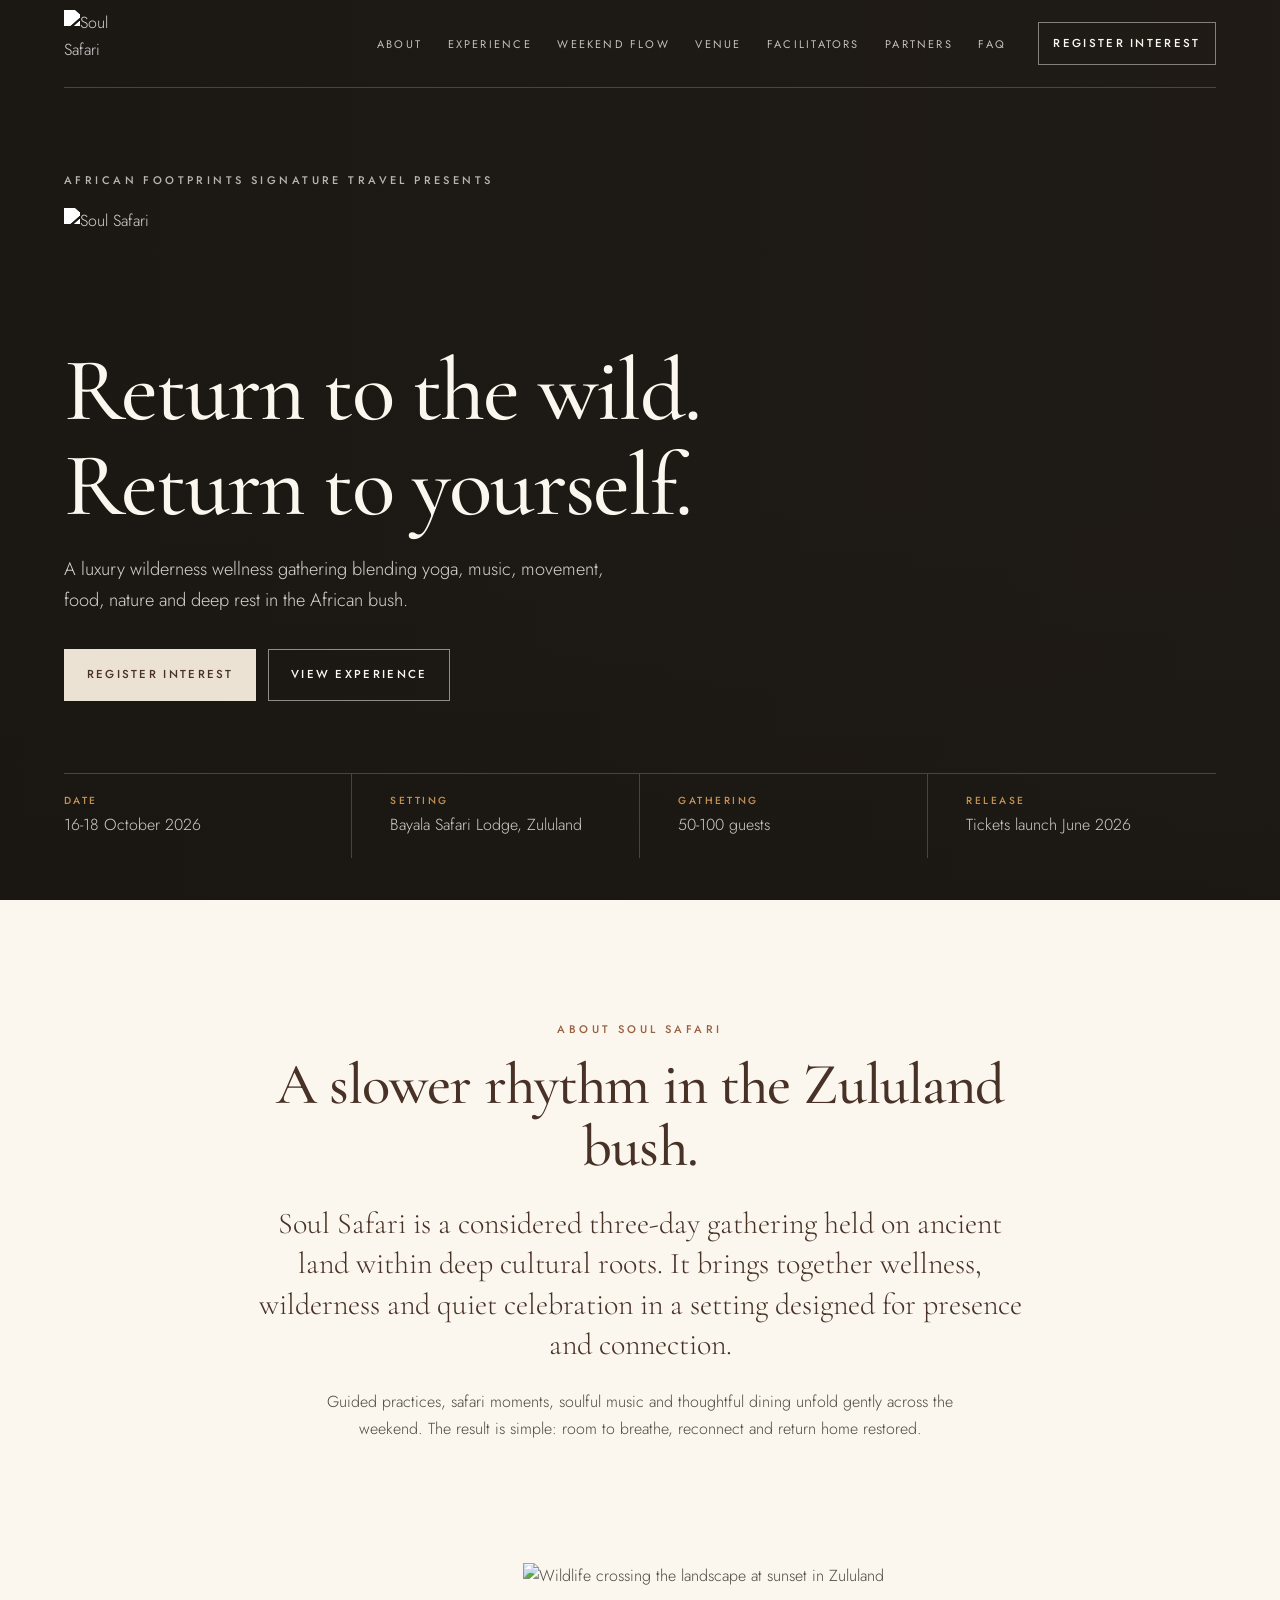
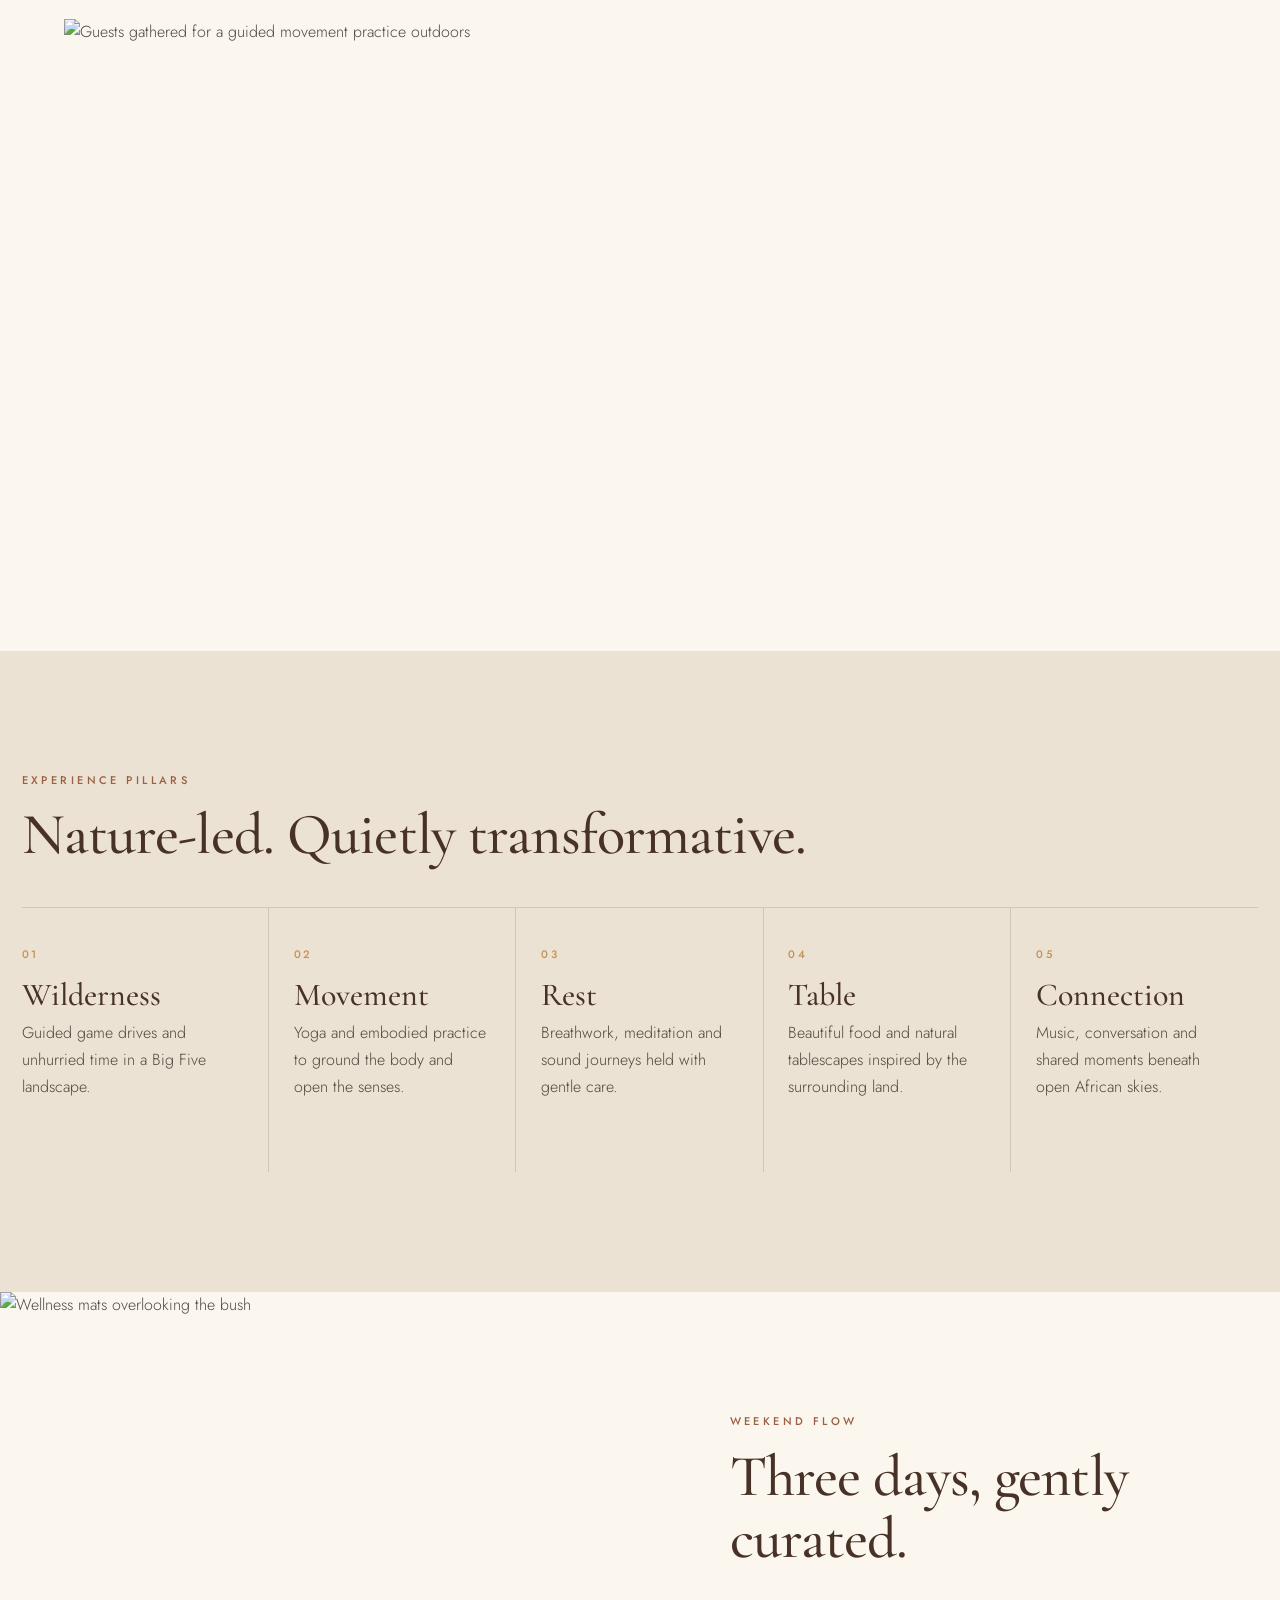
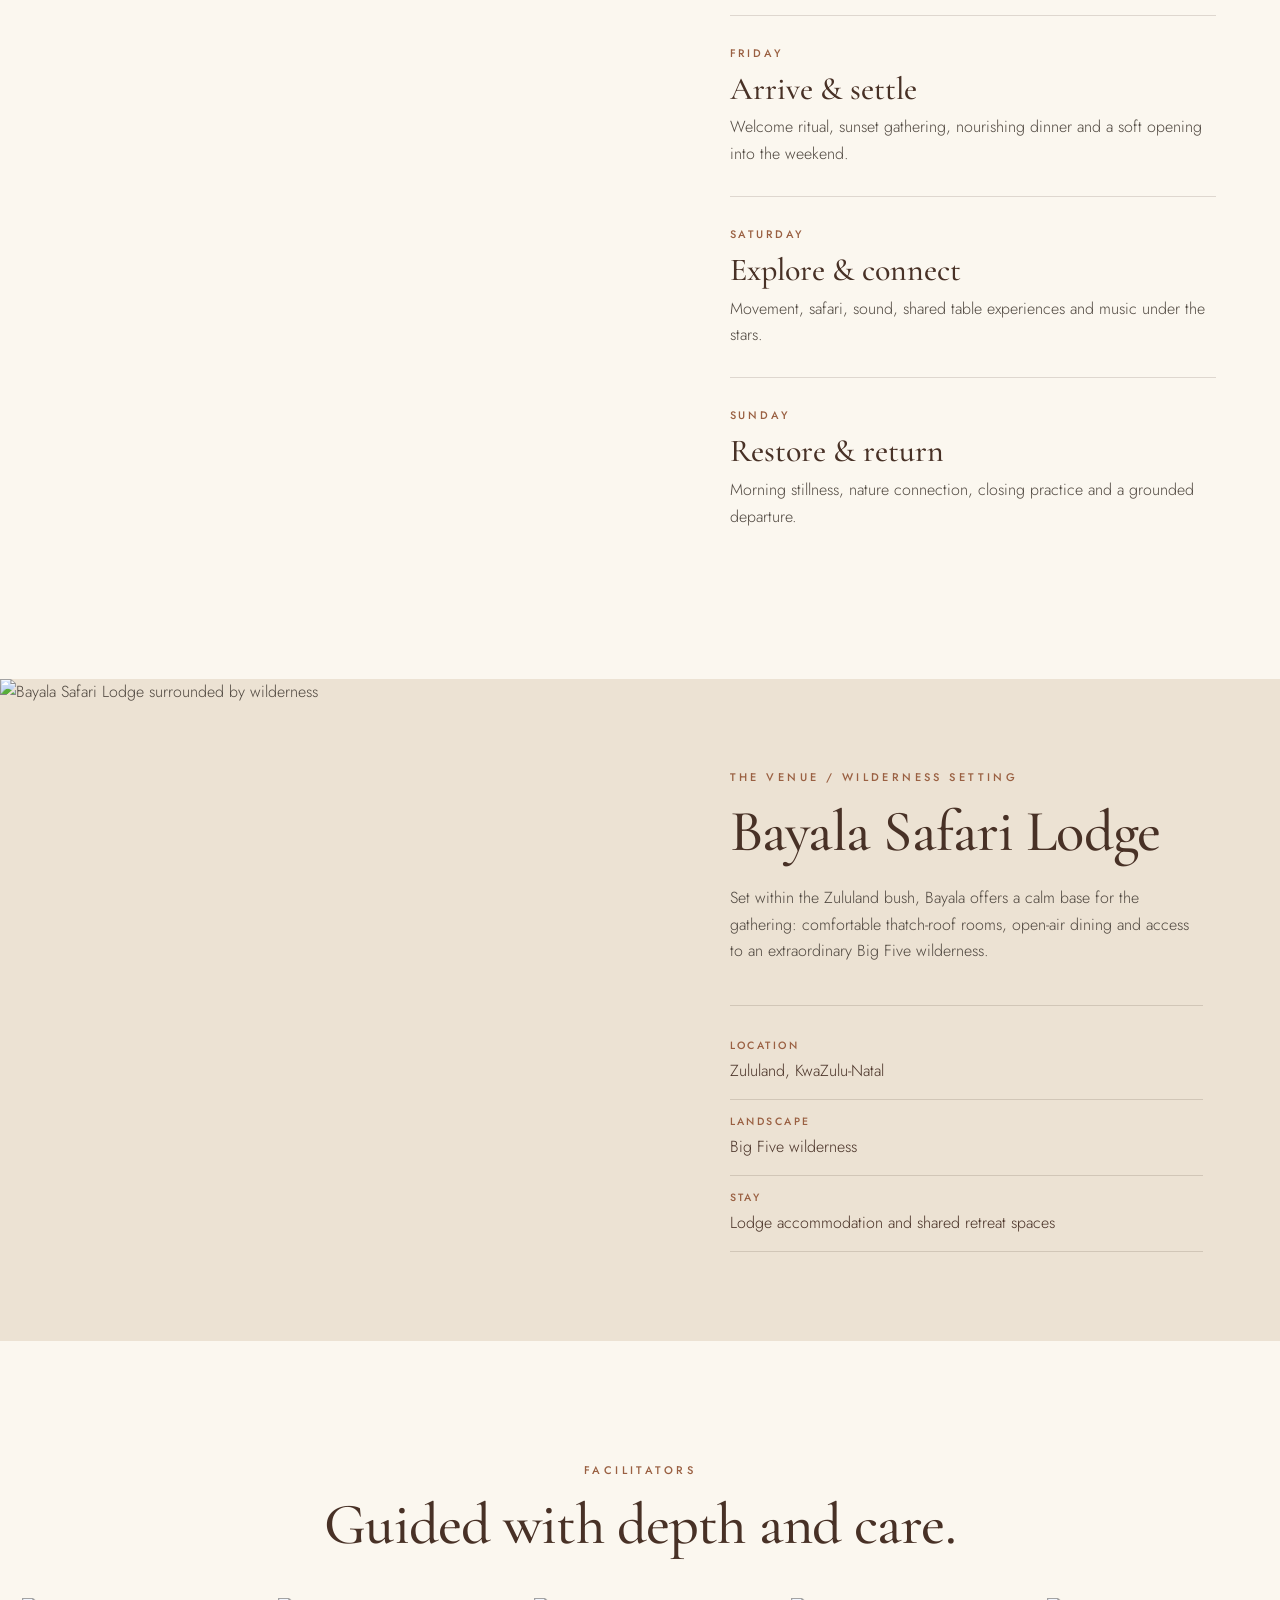
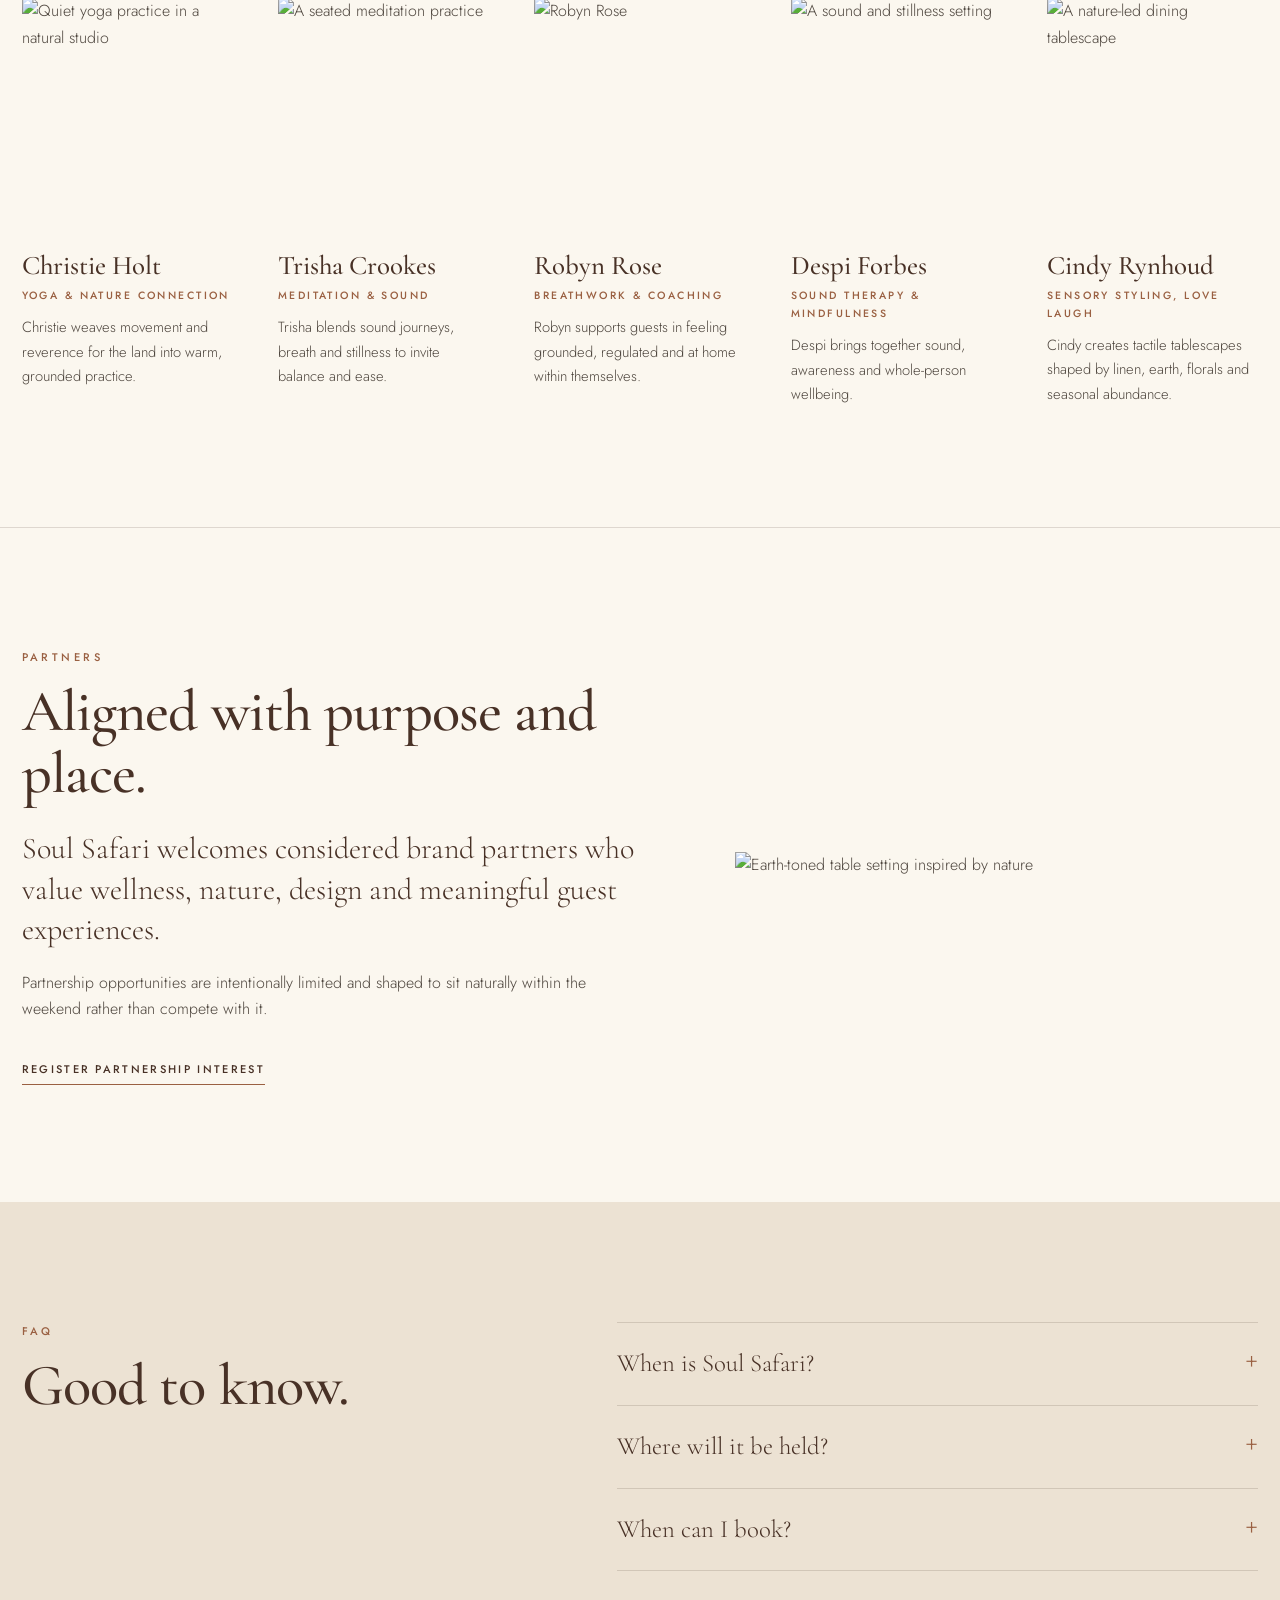
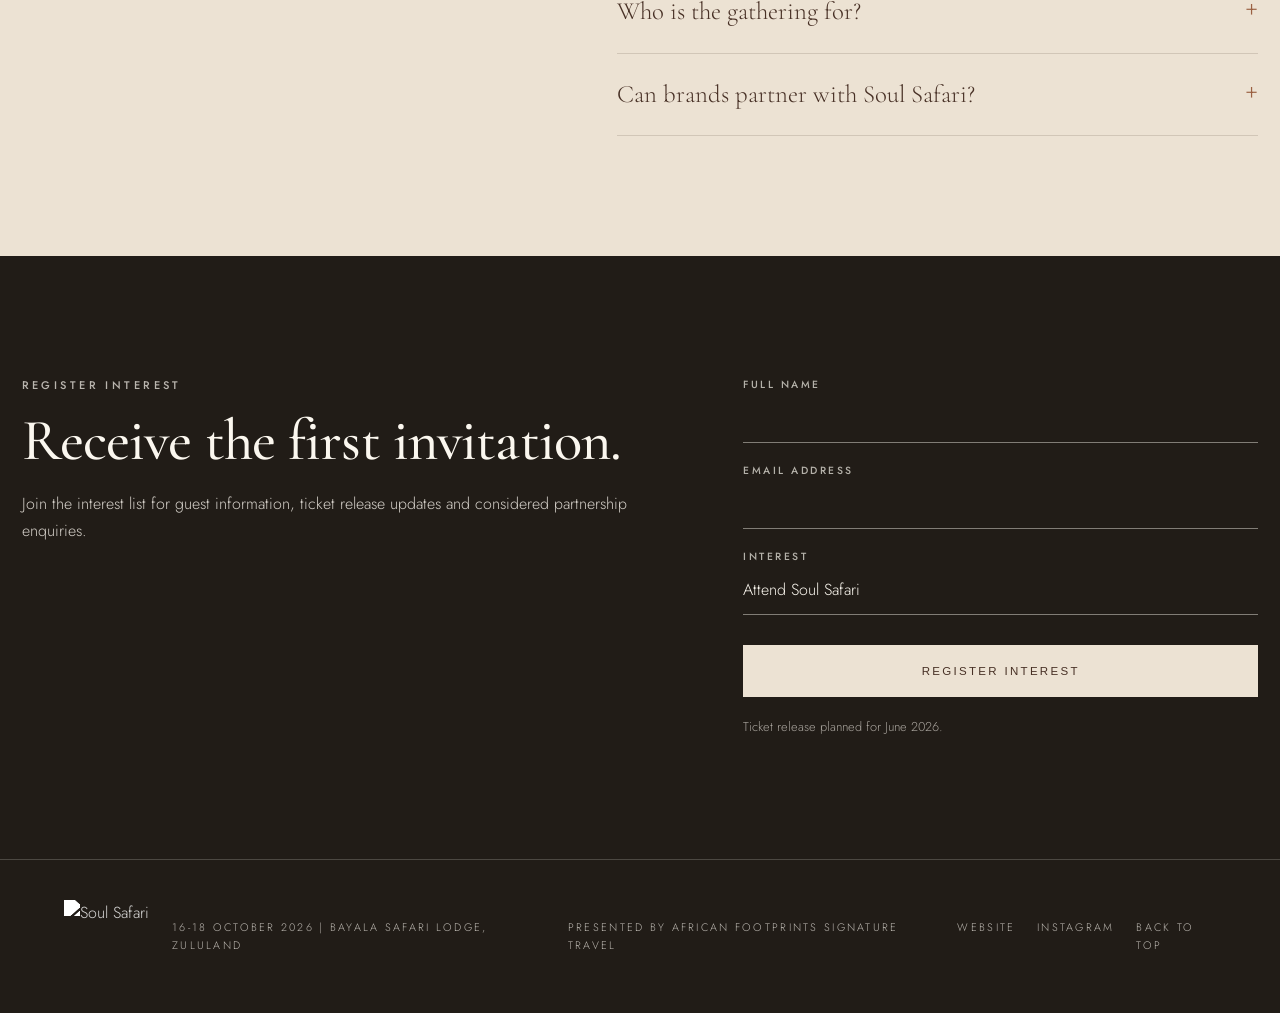
==== index.html @ ddf4fe94 "Initial Soul Safari website upload" ====
<!doctype html>
<html lang="en">
  <head>
    <meta charset="UTF-8" />
    <meta name="viewport" content="width=device-width, initial-scale=1" />
    <meta name="theme-color" content="#211c17" />
    <meta name="description" content="Soul Safari is a luxury wilderness wellness gathering at Bayala Safari Lodge, Zululand, from 16-18 October 2026." />
    <title>Soul Safari | Luxury Wilderness Wellness Gathering | October 2026</title>
    <link rel="manifest" href="manifest.json" />
    <link rel="icon" href="assets/soul-safari/icon-192.png" sizes="192x192" />
    <link rel="apple-touch-icon" href="assets/soul-safari/icon-192.png" />
    <link rel="preconnect" href="https://fonts.googleapis.com" />
    <link rel="preconnect" href="https://fonts.gstatic.com" crossorigin />
    <link href="https://fonts.googleapis.com/css2?family=Cormorant+Garamond:wght@400;500;600&family=Jost:wght@300;400;500&display=swap" rel="stylesheet" />
    <link rel="stylesheet" href="styles.css?v=4" />
  </head>
  <body>
    <!-- WIX SECTION 01: HERO -->
    <header class="hero section-strip section-dark" id="top">
      <nav class="site-nav" aria-label="Homepage sections">
        <div class="nav-main">
          <a class="brand" href="#top" aria-label="Soul Safari home">
            <img src="assets/soul-safari/logo.png" alt="Soul Safari" />
          </a>
          <a class="button button-nav" href="#register">Register Interest</a>
        </div>
        <div class="nav-links">
          <a href="#about">About</a>
          <a href="#experience">Experience</a>
          <a href="#flow">Weekend Flow</a>
          <a href="#venue">Venue</a>
          <a href="#facilitators">Facilitators</a>
          <a href="#partners">Partners</a>
          <a href="#faq">FAQ</a>
        </div>
      </nav>
      <div class="hero-background" aria-hidden="true"></div>
      <div class="content hero-content">
        <p class="eyebrow">African Footprints Signature Travel presents</p>
        <img class="hero-mark" src="assets/soul-safari/logo.png" alt="Soul Safari" />
        <h1>Return to the wild.<br />Return to yourself.</h1>
        <p class="hero-subline">
          A luxury wilderness wellness gathering blending yoga, music, movement,
          food, nature and deep rest in the African bush.
        </p>
        <div class="button-row">
          <a class="button button-primary" href="#register">Register Interest</a>
          <a class="button button-outline" href="#experience">View Experience</a>
        </div>
      </div>
      <div class="hero-details">
        <p><span>Date</span>16-18 October 2026</p>
        <p><span>Setting</span>Bayala Safari Lodge, Zululand</p>
        <p><span>Gathering</span>50-100 guests</p>
        <p><span>Release</span>Tickets launch June 2026</p>
      </div>
    </header>

    <main>
      <!-- WIX SECTION 02: ABOUT SOUL SAFARI -->
      <section class="section-strip about" id="about">
        <div class="content content-narrow">
          <p class="eyebrow eyebrow-earth">About Soul Safari</p>
          <h2>A slower rhythm in the Zululand bush.</h2>
          <p class="lead-copy">
            Soul Safari is a considered three-day gathering held on ancient land
            within deep cultural roots. It brings together wellness, wilderness
            and quiet celebration in a setting designed for presence and connection.
          </p>
          <p class="body-copy">
            Guided practices, safari moments, soulful music and thoughtful dining
            unfold gently across the weekend. The result is simple: room to breathe,
            reconnect and return home restored.
          </p>
        </div>
        <div class="editorial-pair">
          <img src="assets/soul-safari/movement-circle.webp" alt="Guests gathered for a guided movement practice outdoors" />
          <img src="assets/soul-safari/sunset-safari.webp" alt="Wildlife crossing the landscape at sunset in Zululand" />
        </div>
      </section>

      <!-- WIX SECTION 03: EXPERIENCE PILLARS -->
      <section class="section-strip pillars" id="experience">
        <div class="content">
          <div class="section-intro">
            <p class="eyebrow eyebrow-earth">Experience Pillars</p>
            <h2>Nature-led. Quietly transformative.</h2>
          </div>
          <div class="pillar-list">
            <article>
              <span>01</span>
              <h3>Wilderness</h3>
              <p>Guided game drives and unhurried time in a Big Five landscape.</p>
            </article>
            <article>
              <span>02</span>
              <h3>Movement</h3>
              <p>Yoga and embodied practice to ground the body and open the senses.</p>
            </article>
            <article>
              <span>03</span>
              <h3>Rest</h3>
              <p>Breathwork, meditation and sound journeys held with gentle care.</p>
            </article>
            <article>
              <span>04</span>
              <h3>Table</h3>
              <p>Beautiful food and natural tablescapes inspired by the surrounding land.</p>
            </article>
            <article>
              <span>05</span>
              <h3>Connection</h3>
              <p>Music, conversation and shared moments beneath open African skies.</p>
            </article>
          </div>
        </div>
      </section>

      <!-- WIX SECTION 04: WEEKEND FLOW -->
      <section class="section-strip flow" id="flow">
        <div class="flow-image">
          <img src="assets/soul-safari/ritual-mats.webp" alt="Wellness mats overlooking the bush" />
        </div>
        <div class="content flow-content">
          <p class="eyebrow eyebrow-earth">Weekend Flow</p>
          <h2>Three days, gently curated.</h2>
          <div class="day-list">
            <article>
              <p class="day">Friday</p>
              <h3>Arrive & settle</h3>
              <p>Welcome ritual, sunset gathering, nourishing dinner and a soft opening into the weekend.</p>
            </article>
            <article>
              <p class="day">Saturday</p>
              <h3>Explore & connect</h3>
              <p>Movement, safari, sound, shared table experiences and music under the stars.</p>
            </article>
            <article>
              <p class="day">Sunday</p>
              <h3>Restore & return</h3>
              <p>Morning stillness, nature connection, closing practice and a grounded departure.</p>
            </article>
          </div>
        </div>
      </section>

      <!-- WIX SECTION 05: VENUE / WILDERNESS SETTING -->
      <section class="section-strip venue" id="venue">
        <div class="venue-image">
          <img src="assets/soul-safari/bayala-aerial.webp" alt="Bayala Safari Lodge surrounded by wilderness" />
        </div>
        <div class="venue-copy">
          <p class="eyebrow eyebrow-earth">The Venue / Wilderness Setting</p>
          <h2>Bayala Safari Lodge</h2>
          <p>
            Set within the Zululand bush, Bayala offers a calm base for the
            gathering: comfortable thatch-roof rooms, open-air dining and access
            to an extraordinary Big Five wilderness.
          </p>
          <dl>
            <div><dt>Location</dt><dd>Zululand, KwaZulu-Natal</dd></div>
            <div><dt>Landscape</dt><dd>Big Five wilderness</dd></div>
            <div><dt>Stay</dt><dd>Lodge accommodation and shared retreat spaces</dd></div>
          </dl>
        </div>
      </section>

      <!-- WIX SECTION 06: FACILITATORS -->
      <section class="section-strip facilitators" id="facilitators">
        <div class="content">
          <div class="section-intro centered">
            <p class="eyebrow eyebrow-earth">Facilitators</p>
            <h2>Guided with depth and care.</h2>
          </div>
          <div class="facilitator-list">
            <article>
              <img src="assets/soul-safari/christie-holt.webp" alt="Quiet yoga practice in a natural studio" />
              <h3>Christie Holt</h3>
              <p class="descriptor">Yoga & nature connection</p>
              <p>Christie weaves movement and reverence for the land into warm, grounded practice.</p>
            </article>
            <article>
              <img src="assets/soul-safari/trisha-crookes.webp" alt="A seated meditation practice" />
              <h3>Trisha Crookes</h3>
              <p class="descriptor">Meditation & sound</p>
              <p>Trisha blends sound journeys, breath and stillness to invite balance and ease.</p>
            </article>
            <article>
              <img src="assets/soul-safari/robyn-rose.webp" alt="Robyn Rose" />
              <h3>Robyn Rose</h3>
              <p class="descriptor">Breathwork & coaching</p>
              <p>Robyn supports guests in feeling grounded, regulated and at home within themselves.</p>
            </article>
            <article>
              <img src="assets/soul-safari/despi-forbes.webp" alt="A sound and stillness setting" />
              <h3>Despi Forbes</h3>
              <p class="descriptor">Sound therapy & mindfulness</p>
              <p>Despi brings together sound, awareness and whole-person wellbeing.</p>
            </article>
            <article>
              <img src="assets/soul-safari/sensory-table.webp" alt="A nature-led dining tablescape" />
              <h3>Cindy Rynhoud</h3>
              <p class="descriptor">Sensory styling, Love Laugh</p>
              <p>Cindy creates tactile tablescapes shaped by linen, earth, florals and seasonal abundance.</p>
            </article>
          </div>
        </div>
      </section>

      <!-- WIX SECTION 07: PARTNERS -->
      <section class="section-strip partners" id="partners">
        <div class="content partners-grid">
          <div>
            <p class="eyebrow eyebrow-earth">Partners</p>
            <h2>Aligned with purpose and place.</h2>
            <p class="lead-copy">
              Soul Safari welcomes considered brand partners who value wellness,
              nature, design and meaningful guest experiences.
            </p>
            <p class="body-copy">
              Partnership opportunities are intentionally limited and shaped to
              sit naturally within the weekend rather than compete with it.
            </p>
            <a class="text-link" href="#register">Register partnership interest</a>
          </div>
          <img src="assets/soul-safari/sensory-table.webp" alt="Earth-toned table setting inspired by nature" />
        </div>
      </section>

      <!-- WIX SECTION 08: FAQ -->
      <section class="section-strip faq" id="faq">
        <div class="content faq-grid">
          <div>
            <p class="eyebrow eyebrow-earth">FAQ</p>
            <h2>Good to know.</h2>
          </div>
          <div class="faq-list">
            <details>
              <summary>When is Soul Safari?</summary>
              <p>Soul Safari takes place from Friday 16 October to Sunday 18 October 2026.</p>
            </details>
            <details>
              <summary>Where will it be held?</summary>
              <p>The gathering will be hosted at Bayala Safari Lodge in Zululand, KwaZulu-Natal.</p>
            </details>
            <details>
              <summary>When can I book?</summary>
              <p>Ticket release is planned for June 2026. Register interest to receive first details.</p>
            </details>
            <details>
              <summary>Who is the gathering for?</summary>
              <p>It is created for guests drawn to nature, wellbeing, beautiful food, music and considered travel.</p>
            </details>
            <details>
              <summary>Can brands partner with Soul Safari?</summary>
              <p>Yes. A small number of aligned partnership opportunities will be considered.</p>
            </details>
          </div>
        </div>
      </section>

      <!-- WIX SECTION 09: REGISTER INTEREST -->
      <section class="section-strip register section-dark" id="register">
        <div class="register-background" aria-hidden="true"></div>
        <div class="content register-grid">
          <div>
            <p class="eyebrow">Register Interest</p>
            <h2>Receive the first invitation.</h2>
            <p>
              Join the interest list for guest information, ticket release updates
              and considered partnership enquiries.
            </p>
          </div>
          <form class="interest-form" id="interestForm">
            <label>
              <span>Full name</span>
              <input type="text" name="name" autocomplete="name" required />
            </label>
            <label>
              <span>Email address</span>
              <input type="email" name="email" autocomplete="email" required />
            </label>
            <label>
              <span>Interest</span>
              <select name="interest">
                <option>Attend Soul Safari</option>
                <option>Partnership enquiry</option>
                <option>Press or media</option>
              </select>
            </label>
            <button class="button button-primary" type="submit">Register Interest</button>
            <p class="form-note" id="formMessage">Ticket release planned for June 2026.</p>
          </form>
        </div>
      </section>
    </main>

    <!-- WIX SECTION 10: FOOTER -->
    <footer class="footer section-dark">
      <img src="assets/soul-safari/logo.png" alt="Soul Safari" />
      <p>16-18 October 2026 | Bayala Safari Lodge, Zululand</p>
      <p>Presented by African Footprints Signature Travel</p>
      <div class="footer-links">
        <a href="https://www.ourafricanfootprints.com" target="_blank" rel="noreferrer">Website</a>
        <a href="https://www.instagram.com/africanfootprintstravel/" target="_blank" rel="noreferrer">Instagram</a>
        <a href="#top">Back to top</a>
      </div>
    </footer>
    <script src="app.js?v=5"></script>
  </body>
</html>
---- styles.css ----
:root {
  --ivory: #fbf7ef;
  --sand: #ece2d3;
  --charcoal: #211c17;
  --olive: #626553;
  --clay: #9a6042;
  --gold: #c39155;
  --brown: #483126;
  --text: #4f473f;
  --line: rgba(72, 49, 38, 0.16);
  --line-light: rgba(251, 247, 239, 0.2);
  --display: "Cormorant Garamond", Georgia, serif;
  --body: "Jost", Arial, sans-serif;
}

*,
*::before,
*::after {
  box-sizing: border-box;
}

html {
  scroll-behavior: smooth;
}

body {
  margin: 0;
  background: var(--ivory);
  color: var(--text);
  font: 300 1rem/1.68 var(--body);
}

img {
  display: block;
  max-width: 100%;
}

a {
  color: inherit;
  text-decoration: none;
}

p,
h1,
h2,
h3,
dl,
dd,
figure {
  margin: 0;
}

h1,
h2,
h3 {
  color: var(--brown);
  font-family: var(--display);
  font-weight: 500;
  line-height: 1.06;
}

h1 {
  color: var(--ivory);
  font-size: clamp(3.15rem, 16vw, 4.2rem);
  letter-spacing: -0.02em;
}

h2 {
  font-size: clamp(2.65rem, 13vw, 3.65rem);
  letter-spacing: -0.015em;
}

h3 {
  font-size: 2rem;
}

.section-strip {
  scroll-margin-top: 1rem;
}

.section-dark {
  background-color: var(--charcoal);
  color: rgba(251, 247, 239, 0.82);
}

.content {
  margin: 0 auto;
  max-width: 80rem;
  padding: clamp(4.8rem, 18vw, 7.5rem) 1.35rem;
}

.content-narrow {
  max-width: 51rem;
  text-align: center;
}

.eyebrow {
  color: rgba(251, 247, 239, 0.7);
  font-size: 0.69rem;
  font-weight: 500;
  letter-spacing: 0.31em;
  text-transform: uppercase;
}

.eyebrow-earth {
  color: var(--clay);
}

.lead-copy {
  color: var(--brown);
  font-family: var(--display);
  font-size: clamp(1.48rem, 6vw, 1.88rem);
  line-height: 1.34;
}

.body-copy {
  color: var(--text);
}

.button {
  align-items: center;
  border: 1px solid transparent;
  display: inline-flex;
  font-size: 0.72rem;
  font-weight: 500;
  justify-content: center;
  letter-spacing: 0.2em;
  min-height: 3.25rem;
  padding: 0 1.35rem;
  text-transform: uppercase;
  transition: background-color 180ms ease, color 180ms ease, transform 180ms ease;
}

.button:focus-visible,
.button:hover {
  transform: translateY(-1px);
}

.button-primary {
  background: var(--sand);
  color: var(--brown);
}

.button-outline {
  border-color: rgba(251, 247, 239, 0.52);
  color: var(--ivory);
}

.button-nav {
  border-color: rgba(251, 247, 239, 0.46);
  color: var(--ivory);
  flex-shrink: 0;
  min-height: 2.7rem;
  padding: 0 0.9rem;
}

.hero {
  min-height: 100svh;
  overflow: hidden;
  padding: 0 1.1rem;
  position: relative;
}

.hero-background {
  background:
    linear-gradient(180deg, rgba(25, 22, 18, 0.43) 0%, rgba(25, 22, 18, 0.63) 52%, rgba(25, 22, 18, 0.91) 100%),
    url("assets/soul-safari/elephant-drive.webp") 63% center / cover;
  inset: 0;
  position: absolute;
}

.site-nav {
  border-bottom: 1px solid var(--line-light);
  left: 1.1rem;
  padding: 0.8rem 0 0.7rem;
  position: absolute;
  right: 1.1rem;
  top: 0;
  z-index: 2;
}

.nav-main {
  align-items: center;
  display: flex;
  justify-content: space-between;
}

.brand img {
  filter: brightness(0) invert(1);
  height: 3.65rem;
  object-fit: contain;
  width: 4.6rem;
}

.nav-links {
  -webkit-overflow-scrolling: touch;
  display: flex;
  gap: 1.4rem;
  margin-top: 0.72rem;
  overflow-x: auto;
  padding: 0.15rem 0 0.1rem;
  scrollbar-width: none;
  white-space: nowrap;
}

.nav-links::-webkit-scrollbar {
  display: none;
}

.nav-links a {
  color: rgba(251, 247, 239, 0.75);
  font-size: 0.69rem;
  font-weight: 400;
  letter-spacing: 0.2em;
  text-transform: uppercase;
}

.hero-content {
  margin: 0;
  max-width: 43rem;
  padding: clamp(11.2rem, 34vh, 15rem) 0 clamp(2.5rem, 10vw, 3.5rem);
  position: relative;
  z-index: 1;
}

.hero-mark {
  filter: brightness(0) invert(1);
  height: 6.2rem;
  margin: 1.15rem 0 1rem;
  object-fit: contain;
  object-position: left;
  width: 8.2rem;
}

.hero-subline {
  color: rgba(251, 247, 239, 0.84);
  margin-top: 1.25rem;
  max-width: 35rem;
}

.button-row {
  display: flex;
  flex-direction: column;
  gap: 0.75rem;
  margin-top: 2.1rem;
}

.hero-details {
  border-top: 1px solid var(--line-light);
  display: grid;
  gap: 0;
  grid-template-columns: 1fr 1fr;
  position: relative;
  z-index: 1;
}

.hero-details p {
  border-bottom: 1px solid var(--line-light);
  padding: 0.9rem 0.4rem 0.9rem 0;
}

.hero-details p:nth-child(odd) {
  border-right: 1px solid var(--line-light);
}

.hero-details p:nth-child(even) {
  padding-left: 0.9rem;
}

.hero-details span {
  color: var(--gold);
  display: block;
  font-size: 0.64rem;
  font-weight: 500;
  letter-spacing: 0.24em;
  margin-bottom: 0.2rem;
  text-transform: uppercase;
}

.about h2 {
  margin: 0.95rem 0 1.65rem;
}

.about .body-copy {
  margin: 1.5rem auto 0;
  max-width: 43rem;
}

.editorial-pair {
  display: grid;
  gap: 1rem;
  margin: 0 auto;
  max-width: 80rem;
  padding: 0 1.35rem clamp(4.8rem, 18vw, 7.5rem);
}

.editorial-pair img {
  height: clamp(18rem, 90vw, 27rem);
  object-fit: cover;
  width: 100%;
}

.pillars {
  background: var(--sand);
}

.section-intro h2 {
  margin: 0.9rem 0 2.6rem;
}

.pillar-list {
  border-top: 1px solid var(--line);
}

.pillar-list article {
  border-bottom: 1px solid var(--line);
  padding: 1.8rem 0;
}

.pillar-list span {
  color: var(--gold);
  font-size: 0.68rem;
  font-weight: 500;
  letter-spacing: 0.25em;
}

.pillar-list h3 {
  margin: 0.65rem 0 0.55rem;
}

.flow-image img {
  height: clamp(20rem, 72vw, 31rem);
  object-fit: cover;
  width: 100%;
}

.flow-content h2 {
  margin: 0.95rem 0 2.8rem;
}

.day-list article {
  border-top: 1px solid var(--line);
  padding: 1.75rem 0;
}

.day {
  color: var(--clay);
  font-size: 0.68rem;
  font-weight: 500;
  letter-spacing: 0.26em;
  margin-bottom: 0.6rem;
  text-transform: uppercase;
}

.day-list h3 {
  margin-bottom: 0.55rem;
}

.venue {
  background: var(--sand);
}

.venue-image img {
  height: clamp(21rem, 74vw, 34rem);
  object-fit: cover;
  width: 100%;
}

.venue-copy {
  padding: clamp(3.5rem, 16vw, 6rem) 1.35rem clamp(4.8rem, 18vw, 7.5rem);
}

.venue-copy h2 {
  margin: 0.9rem 0 1.35rem;
}

.venue-copy dl {
  border-top: 1px solid var(--line);
  margin-top: 2.5rem;
  padding-top: 1.1rem;
}

.venue-copy dl div {
  border-bottom: 1px solid var(--line);
  padding: 0.85rem 0;
}

.venue-copy dt {
  color: var(--clay);
  font-size: 0.66rem;
  font-weight: 500;
  letter-spacing: 0.23em;
  text-transform: uppercase;
}

.venue-copy dd {
  color: var(--brown);
  margin-top: 0.2rem;
}

.centered {
  text-align: center;
}

.facilitator-list {
  display: grid;
  gap: 2.8rem;
}

.facilitator-list article img {
  aspect-ratio: 0.9;
  margin-bottom: 1.2rem;
  object-fit: cover;
  width: 100%;
}

.facilitator-list h3 {
  margin-bottom: 0.4rem;
}

.descriptor {
  color: var(--clay);
  font-size: 0.66rem;
  font-weight: 500;
  letter-spacing: 0.23em;
  margin-bottom: 0.65rem;
  text-transform: uppercase;
}

.partners {
  border-top: 1px solid var(--line);
}

.partners-grid h2 {
  margin: 0.9rem 0 1.55rem;
}

.partners-grid .body-copy {
  margin: 1.2rem 0 2rem;
}

.partners-grid img {
  margin-top: 3.2rem;
  max-height: 38rem;
  object-fit: cover;
  width: 100%;
}

.text-link {
  border-bottom: 1px solid var(--clay);
  color: var(--brown);
  font-size: 0.69rem;
  font-weight: 500;
  letter-spacing: 0.21em;
  padding-bottom: 0.4rem;
  text-transform: uppercase;
}

.faq {
  background: var(--sand);
}

.faq-grid h2 {
  margin: 0.9rem 0 2.7rem;
}

.faq-list details {
  border-top: 1px solid var(--line);
  padding: 1.25rem 0;
}

.faq-list details:last-child {
  border-bottom: 1px solid var(--line);
}

.faq-list summary {
  color: var(--brown);
  cursor: pointer;
  font-family: var(--display);
  font-size: 1.55rem;
  list-style: none;
  padding-right: 2rem;
  position: relative;
}

.faq-list summary::-webkit-details-marker {
  display: none;
}

.faq-list summary::after {
  color: var(--clay);
  content: "+";
  font: 300 1.4rem var(--body);
  position: absolute;
  right: 0;
  top: 0;
}

.faq-list details[open] summary::after {
  content: "-";
}

.faq-list details p {
  padding: 0.8rem 1.5rem 0 0;
}

.register {
  position: relative;
}

.register-background {
  background:
    linear-gradient(rgba(33, 28, 23, 0.82), rgba(33, 28, 23, 0.92)),
    url("assets/soul-safari/sunset-safari.webp") center / cover;
  inset: 0;
  position: absolute;
}

.register-grid {
  position: relative;
  z-index: 1;
}

.register h2 {
  color: var(--ivory);
  margin: 0.95rem 0 1.2rem;
}

.interest-form {
  display: grid;
  gap: 1.2rem;
  margin-top: 3rem;
}

.interest-form label span {
  color: rgba(251, 247, 239, 0.68);
  display: block;
  font-size: 0.65rem;
  font-weight: 500;
  letter-spacing: 0.24em;
  margin-bottom: 0.42rem;
  text-transform: uppercase;
}

.interest-form input,
.interest-form select {
  -webkit-appearance: none;
  appearance: none;
  background: transparent;
  border: 0;
  border-bottom: 1px solid rgba(251, 247, 239, 0.44);
  border-radius: 0;
  color: var(--ivory);
  font: 300 1rem var(--body);
  padding: 0.35rem 0 0.8rem;
  width: 100%;
}

.interest-form option {
  color: var(--charcoal);
}

.interest-form .button {
  border: 0;
  cursor: pointer;
  margin-top: 0.7rem;
  width: 100%;
}

.form-note {
  color: rgba(251, 247, 239, 0.62);
  font-size: 0.8rem;
  min-height: 1.4rem;
}

.footer {
  border-top: 1px solid var(--line-light);
  display: grid;
  gap: 1.15rem;
  justify-items: center;
  padding: 2.5rem 1.35rem;
  text-align: center;
}

.footer img {
  filter: brightness(0) invert(1);
  height: 4.6rem;
  object-fit: contain;
  width: 5.8rem;
}

.footer p,
.footer-links a {
  color: rgba(251, 247, 239, 0.7);
  font-size: 0.68rem;
  letter-spacing: 0.21em;
  text-transform: uppercase;
}

.footer-links {
  display: flex;
  gap: 1.35rem;
}

@media (min-width: 560px) {
  .button-row {
    flex-direction: row;
  }

  .editorial-pair {
    grid-template-columns: 0.78fr 1.22fr;
  }

  .editorial-pair img:first-child {
    height: 32rem;
    margin-top: 3.5rem;
  }

  .facilitator-list {
    grid-template-columns: repeat(2, 1fr);
  }
}

@media (min-width: 800px) {
  .hero {
    padding: 0 clamp(2.5rem, 5vw, 4.5rem);
  }

  .hero-background {
    background:
      linear-gradient(90deg, rgba(25, 22, 18, 0.75), rgba(25, 22, 18, 0.21)),
      linear-gradient(0deg, rgba(25, 22, 18, 0.58), transparent 44%),
      url("assets/soul-safari/elephant-drive.webp") center / cover;
  }

  .hero-content {
    padding: clamp(10rem, 19vh, 14rem) 0 clamp(4.2rem, 8vh, 6rem);
  }

  .hero-mark {
    height: 7.5rem;
    width: 10rem;
  }

  h1 {
    font-size: clamp(4.3rem, 7vw, 5.9rem);
  }

  .hero-subline {
    font-size: 1.14rem;
  }

  .hero-details {
    grid-template-columns: repeat(4, 1fr);
  }

  .hero-details p,
  .hero-details p:nth-child(even) {
    border-bottom: 0;
    border-right: 1px solid var(--line-light);
    padding: 1.15rem clamp(1.3rem, 3vw, 2.5rem);
  }

  .hero-details p:first-child {
    padding-left: 0;
  }

  .hero-details p:last-child {
    border-right: 0;
  }

  .editorial-pair {
    padding-left: clamp(2.5rem, 5vw, 4.5rem);
    padding-right: clamp(2.5rem, 5vw, 4.5rem);
  }

  .pillar-list {
    display: grid;
    grid-template-columns: repeat(5, 1fr);
  }

  .pillar-list article {
    border-bottom: 0;
    border-right: 1px solid var(--line);
    min-height: 16.5rem;
    padding: 2rem clamp(1rem, 2vw, 1.55rem);
  }

  .pillar-list article:first-child {
    padding-left: 0;
  }

  .pillar-list article:last-child {
    border-right: 0;
  }

  .flow {
    align-items: stretch;
    display: grid;
    grid-template-columns: 1.02fr 0.98fr;
  }

  .flow-image img {
    height: 100%;
    min-height: 42rem;
  }

  .flow-content {
    margin: 0;
    padding-left: clamp(3rem, 6vw, 5.7rem);
    padding-right: clamp(2.5rem, 5vw, 4.5rem);
  }

  .venue {
    align-items: stretch;
    display: grid;
    grid-template-columns: 1.02fr 0.98fr;
  }

  .venue-image img {
    height: 100%;
    min-height: 41rem;
  }

  .venue-copy {
    align-content: center;
    display: grid;
    padding: clamp(4rem, 7vw, 6.5rem) clamp(3rem, 6vw, 5.4rem);
  }

  .partners-grid {
    align-items: center;
    display: grid;
    gap: clamp(3rem, 7vw, 7rem);
    grid-template-columns: 1fr 0.84fr;
  }

  .partners-grid img {
    margin-top: 0;
  }

  .faq-grid {
    display: grid;
    gap: clamp(4rem, 9vw, 9rem);
    grid-template-columns: 0.75fr 1fr;
  }

  .register-grid {
    align-items: start;
    display: grid;
    gap: clamp(4rem, 9vw, 9rem);
    grid-template-columns: 1fr 0.85fr;
  }

  .interest-form {
    margin-top: 0;
  }

  .footer {
    align-items: center;
    display: flex;
    justify-content: space-between;
    padding-left: clamp(2.5rem, 5vw, 4.5rem);
    padding-right: clamp(2.5rem, 5vw, 4.5rem);
    text-align: left;
  }
}

@media (min-width: 1100px) {
  .site-nav {
    align-items: center;
    display: flex;
    gap: 2rem;
    height: 5.5rem;
    left: clamp(2.5rem, 5vw, 4.5rem);
    padding: 0;
    right: clamp(2.5rem, 5vw, 4.5rem);
  }

  .nav-main {
    display: contents;
  }

  .brand img {
    height: 4.2rem;
    width: 5.3rem;
  }

  .nav-links {
    gap: clamp(1rem, 2vw, 2.1rem);
    margin: 0 0 0 auto;
    overflow: visible;
  }

  .button-nav {
    order: 3;
  }

  .facilitator-list {
    grid-template-columns: repeat(5, 1fr);
  }

  .facilitator-list h3 {
    font-size: clamp(1.6rem, 2.1vw, 2rem);
  }

  .facilitator-list article p:last-child {
    font-size: 0.92rem;
  }
}
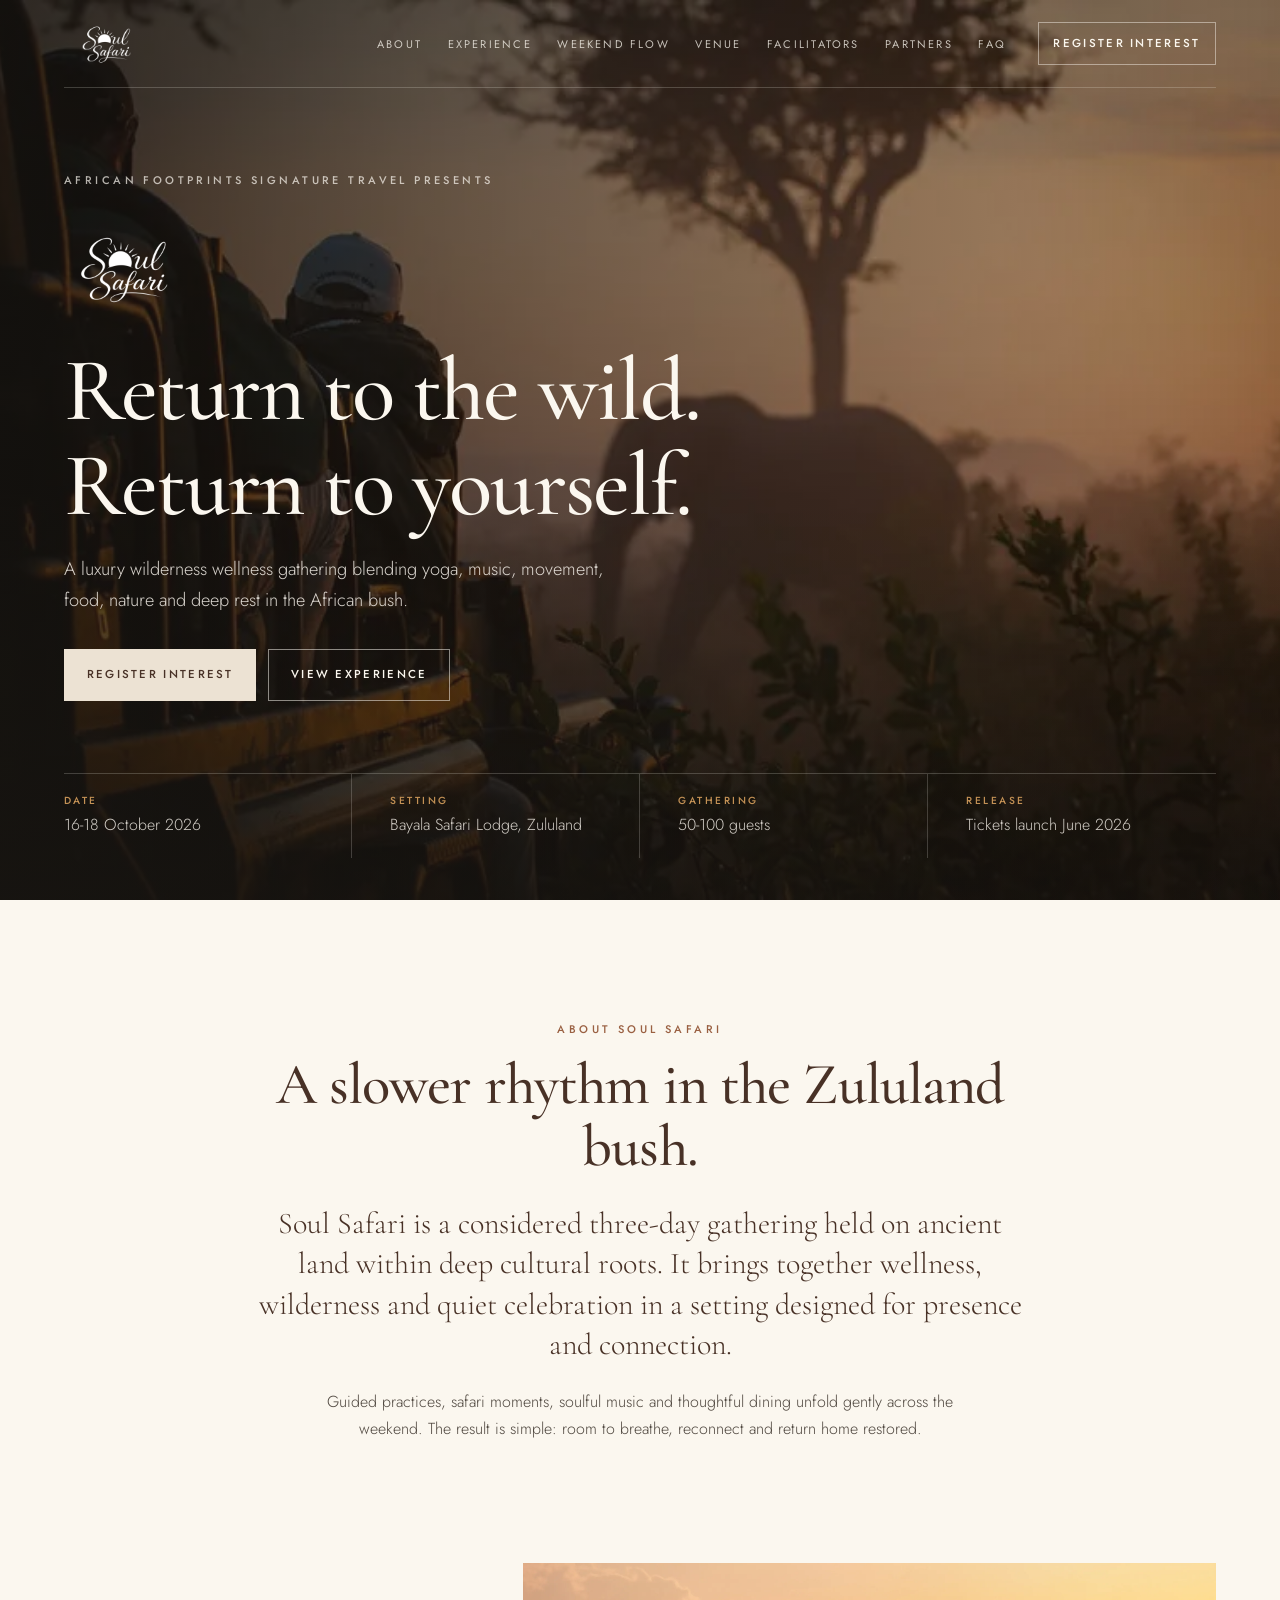
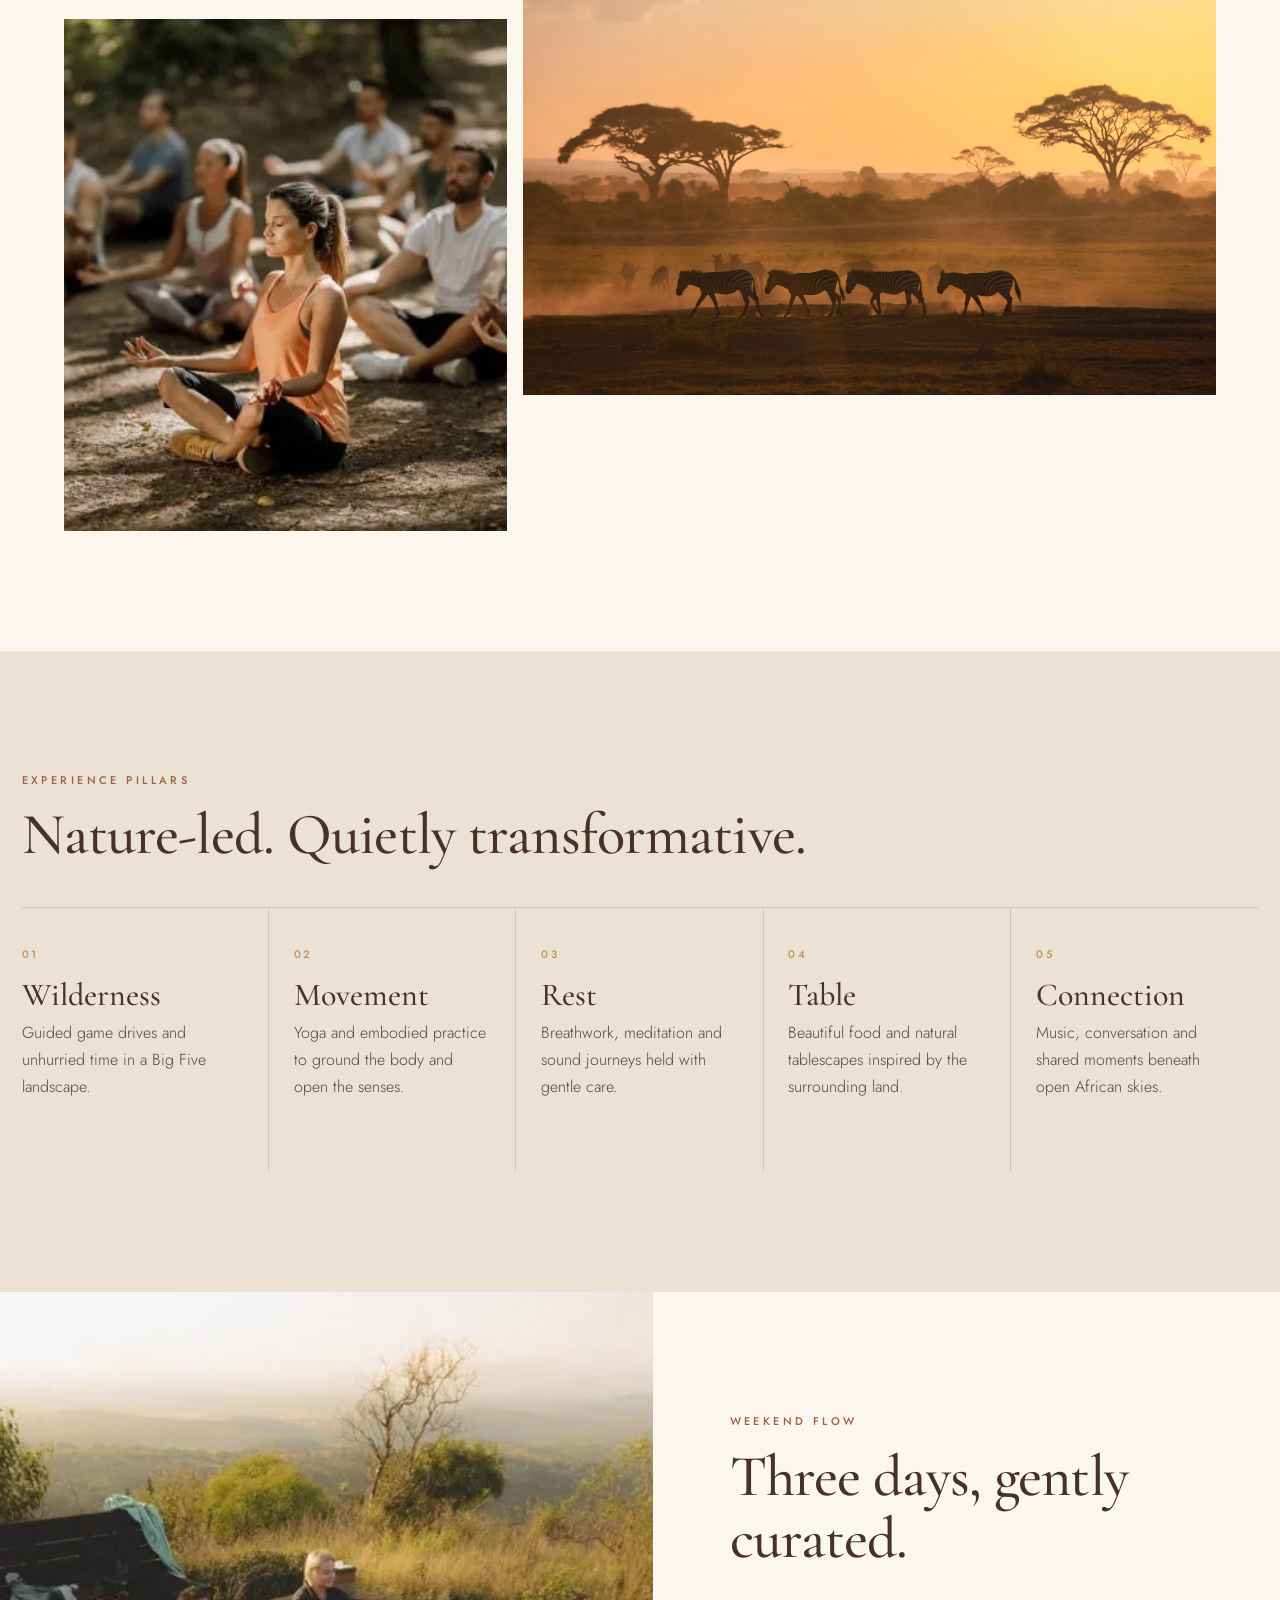
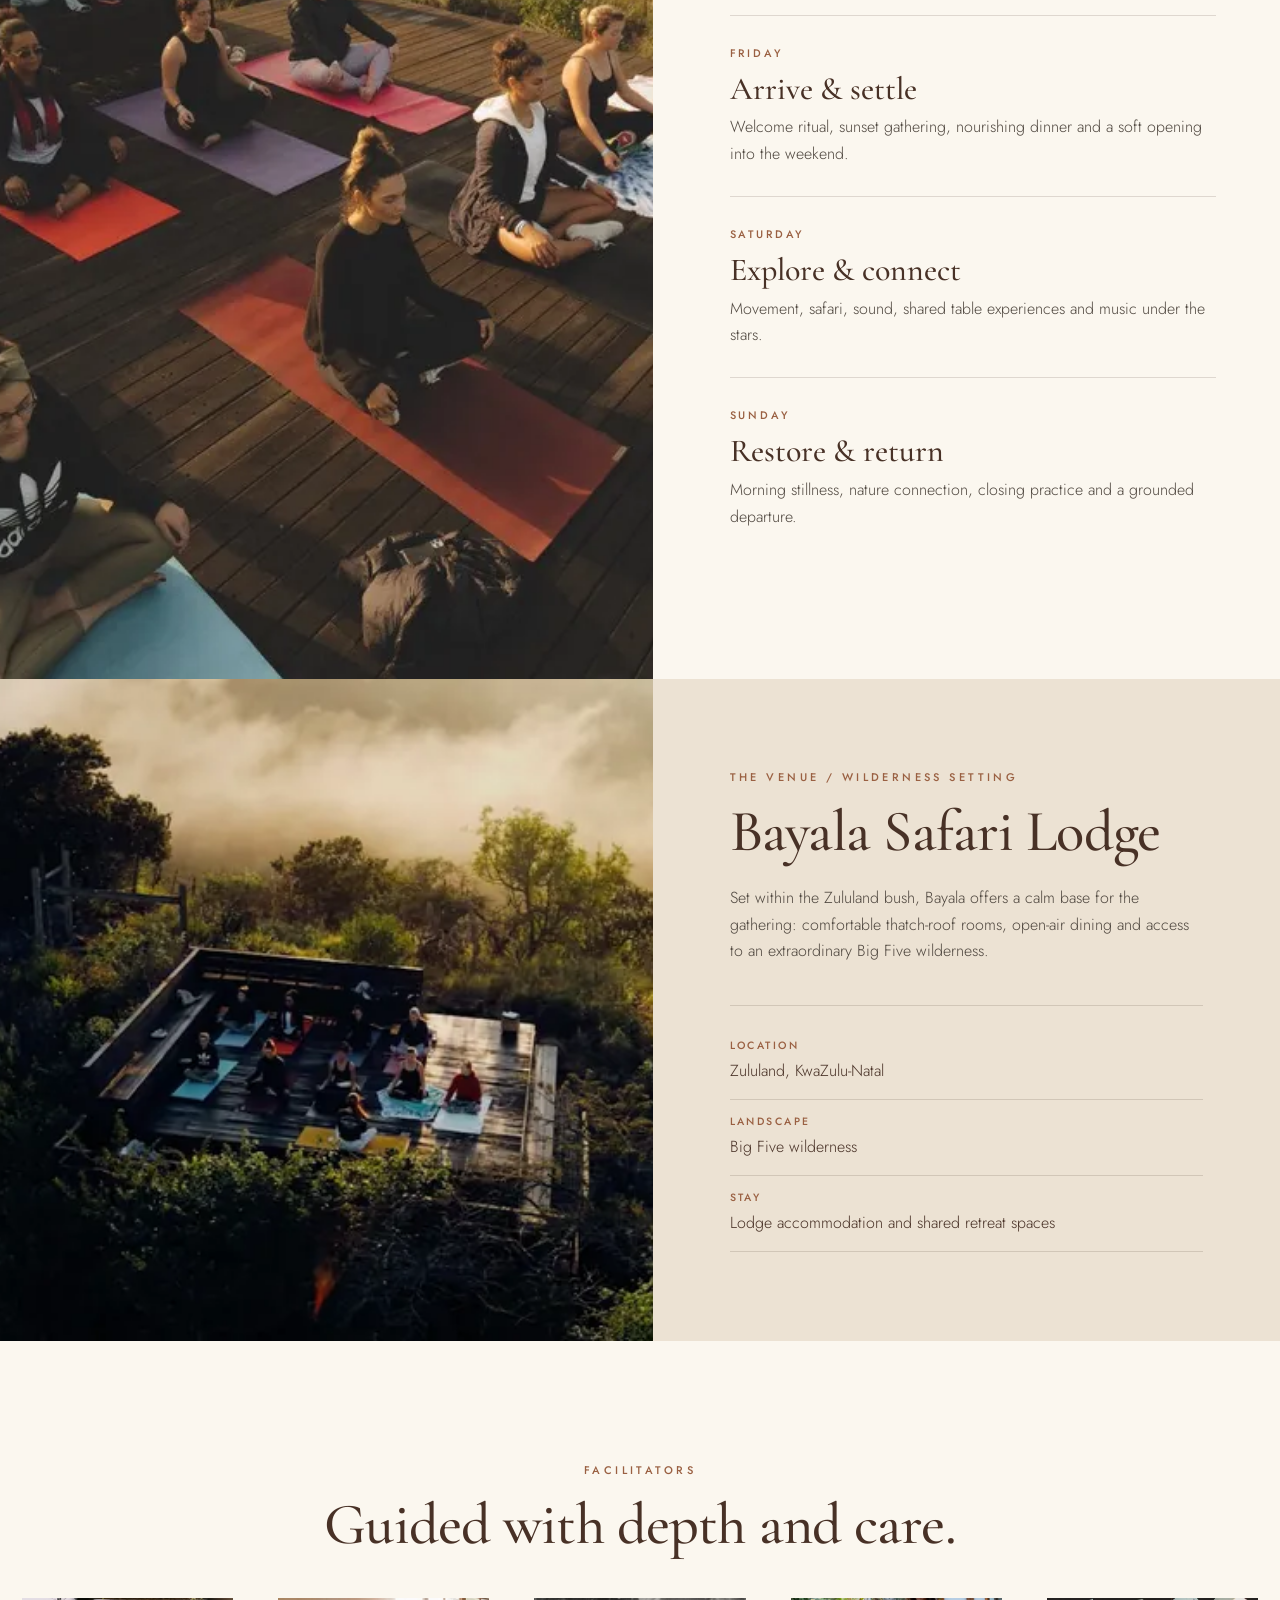
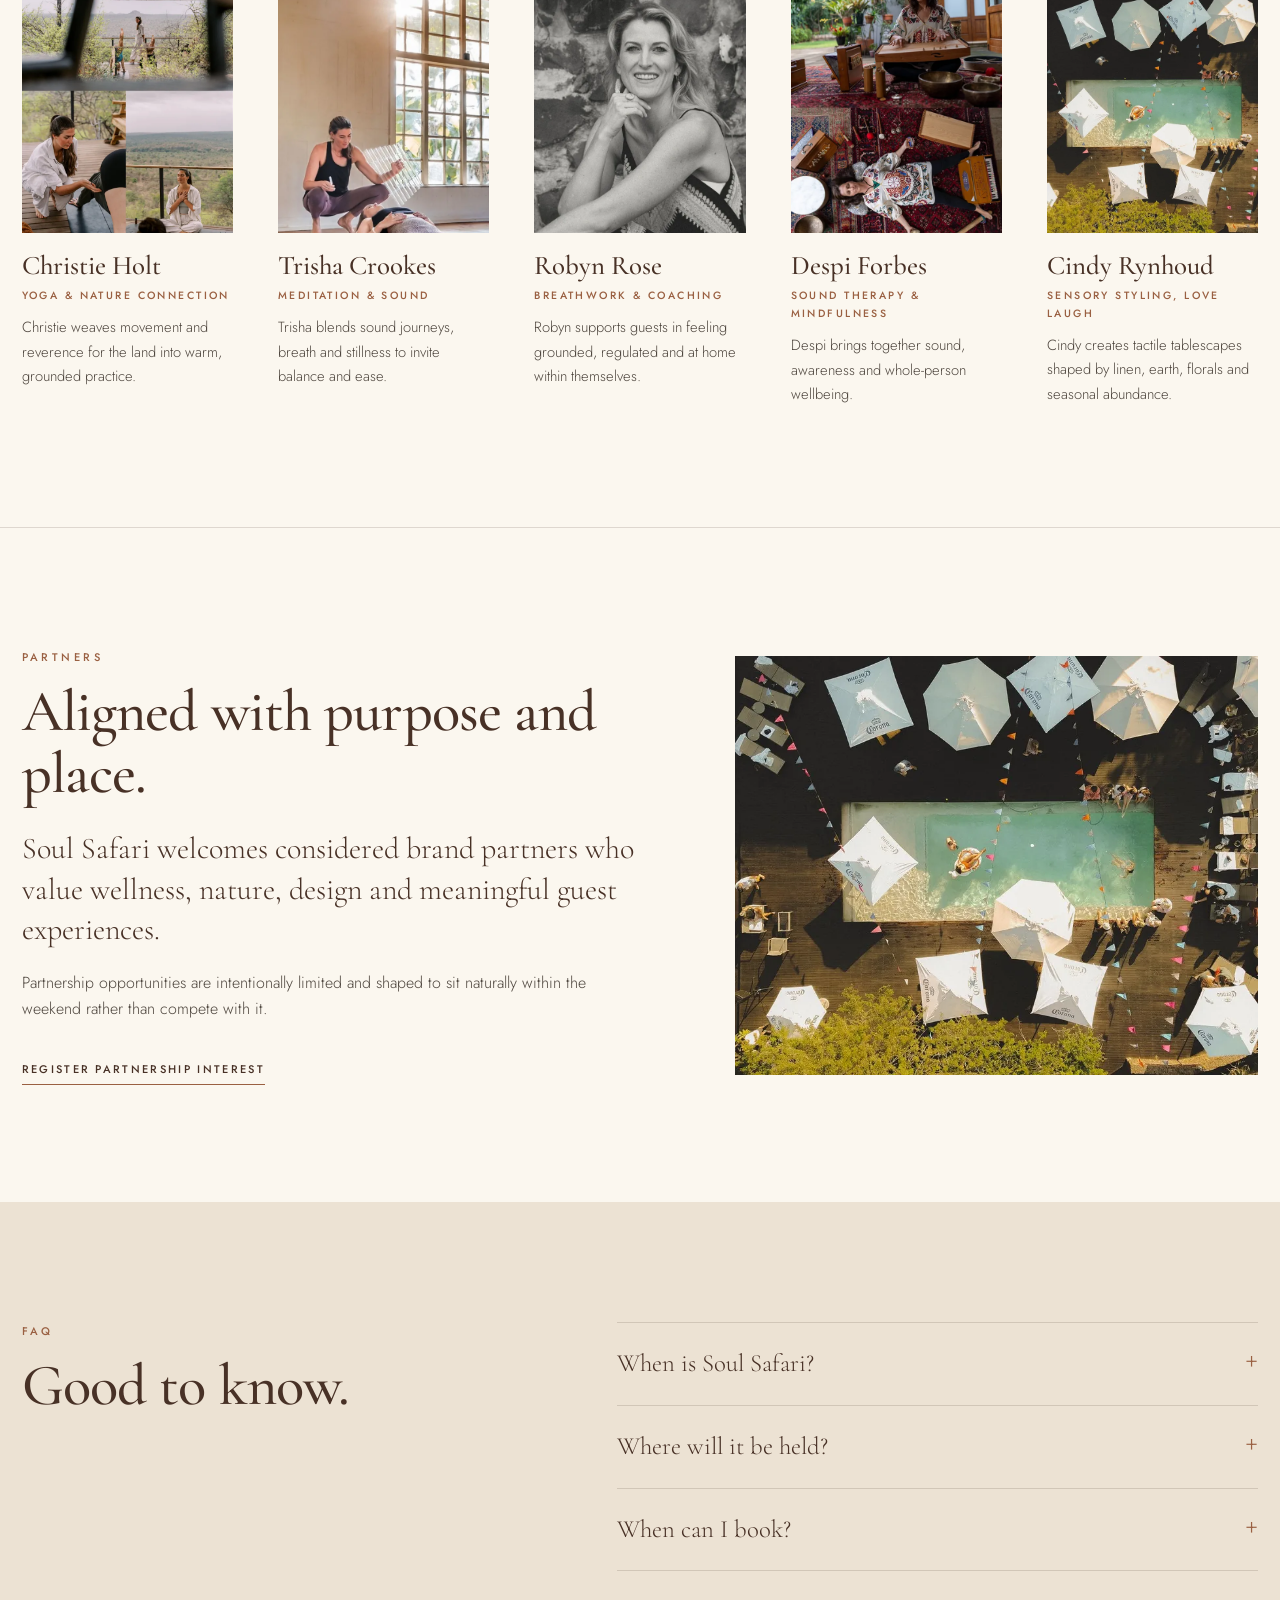
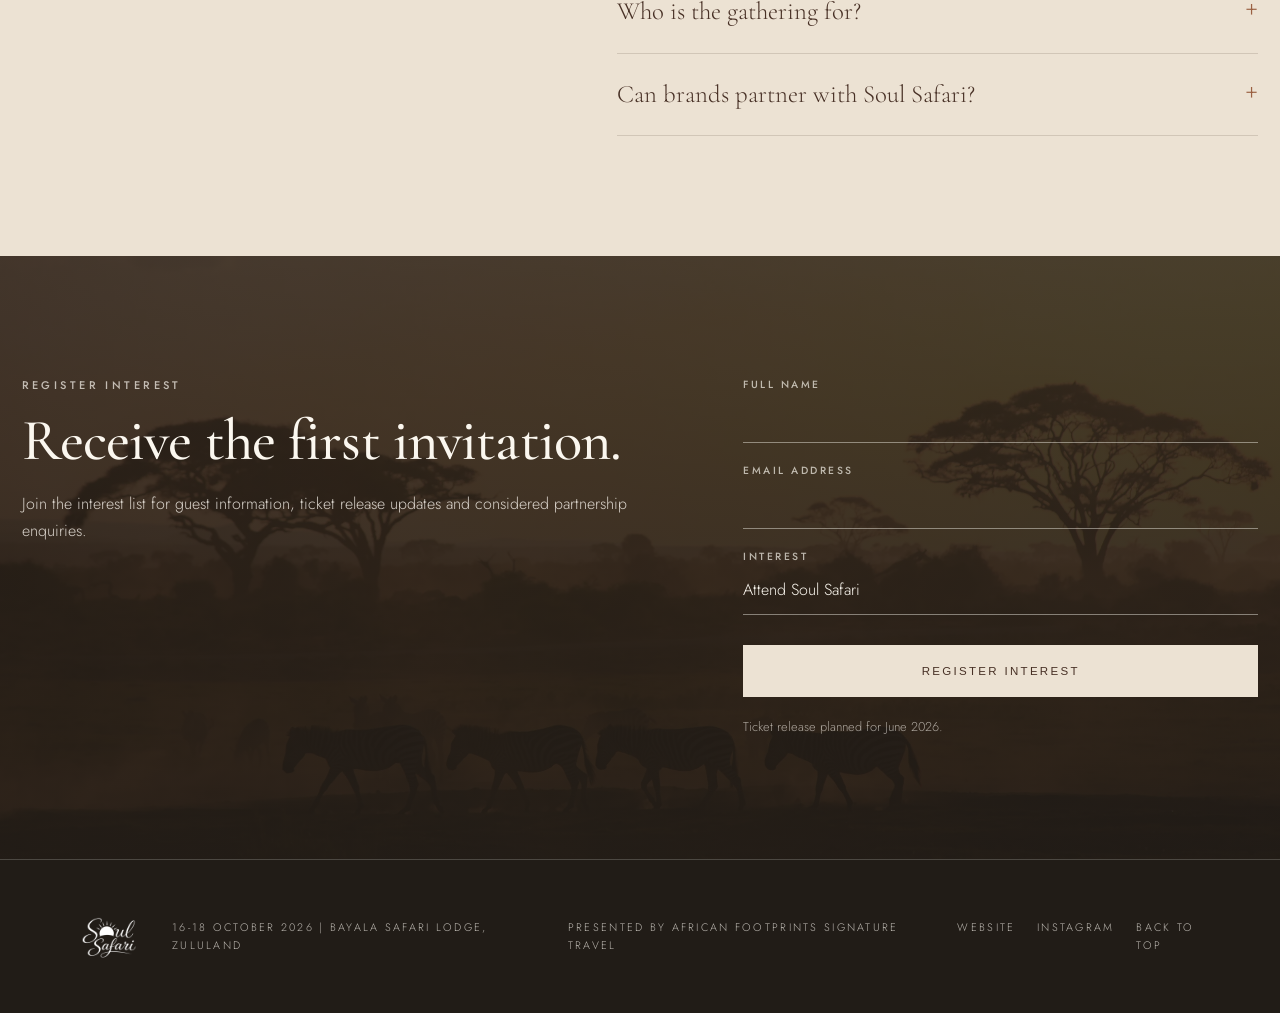
==== commit 13080b12: "Add files via upload" ====
--- a/index.html
+++ b/index.html
@@ -7,8 +7,8 @@
     <meta name="description" content="Soul Safari is a luxury wilderness wellness gathering at Bayala Safari Lodge, Zululand, from 16-18 October 2026." />
     <title>Soul Safari | Luxury Wilderness Wellness Gathering | October 2026</title>
     <link rel="manifest" href="manifest.json" />
-    <link rel="icon" href="assets/soul-safari/icon-192.png" sizes="192x192" />
-    <link rel="apple-touch-icon" href="assets/soul-safari/icon-192.png" />
+    <link rel="icon" href="soul-safari/icon-192.png" sizes="192x192" />
+    <link rel="apple-touch-icon" href="soul-safari/icon-192.png" />
     <link rel="preconnect" href="https://fonts.googleapis.com" />
     <link rel="preconnect" href="https://fonts.gstatic.com" crossorigin />
     <link href="https://fonts.googleapis.com/css2?family=Cormorant+Garamond:wght@400;500;600&family=Jost:wght@300;400;500&display=swap" rel="stylesheet" />
@@ -20,7 +20,7 @@
       <nav class="site-nav" aria-label="Homepage sections">
         <div class="nav-main">
           <a class="brand" href="#top" aria-label="Soul Safari home">
-            <img src="assets/soul-safari/logo.png" alt="Soul Safari" />
+            <img src="soul-safari/logo.png" alt="Soul Safari" />
           </a>
           <a class="button button-nav" href="#register">Register Interest</a>
         </div>
@@ -37,7 +37,7 @@
       <div class="hero-background" aria-hidden="true"></div>
       <div class="content hero-content">
         <p class="eyebrow">African Footprints Signature Travel presents</p>
-        <img class="hero-mark" src="assets/soul-safari/logo.png" alt="Soul Safari" />
+        <img class="hero-mark" src="soul-safari/logo.png" alt="Soul Safari" />
         <h1>Return to the wild.<br />Return to yourself.</h1>
         <p class="hero-subline">
           A luxury wilderness wellness gathering blending yoga, music, movement,
@@ -74,8 +74,8 @@
           </p>
         </div>
         <div class="editorial-pair">
-          <img src="assets/soul-safari/movement-circle.webp" alt="Guests gathered for a guided movement practice outdoors" />
-          <img src="assets/soul-safari/sunset-safari.webp" alt="Wildlife crossing the landscape at sunset in Zululand" />
+          <img src="soul-safari/movement-circle.webp" alt="Guests gathered for a guided movement practice outdoors" />
+          <img src="soul-safari/sunset-safari.webp" alt="Wildlife crossing the landscape at sunset in Zululand" />
         </div>
       </section>
 
@@ -119,7 +119,7 @@
       <!-- WIX SECTION 04: WEEKEND FLOW -->
       <section class="section-strip flow" id="flow">
         <div class="flow-image">
-          <img src="assets/soul-safari/ritual-mats.webp" alt="Wellness mats overlooking the bush" />
+          <img src="soul-safari/ritual-mats.webp" alt="Wellness mats overlooking the bush" />
         </div>
         <div class="content flow-content">
           <p class="eyebrow eyebrow-earth">Weekend Flow</p>
@@ -147,7 +147,7 @@
       <!-- WIX SECTION 05: VENUE / WILDERNESS SETTING -->
       <section class="section-strip venue" id="venue">
         <div class="venue-image">
-          <img src="assets/soul-safari/bayala-aerial.webp" alt="Bayala Safari Lodge surrounded by wilderness" />
+          <img src="soul-safari/bayala-aerial.webp" alt="Bayala Safari Lodge surrounded by wilderness" />
         </div>
         <div class="venue-copy">
           <p class="eyebrow eyebrow-earth">The Venue / Wilderness Setting</p>
@@ -174,31 +174,31 @@
           </div>
           <div class="facilitator-list">
             <article>
-              <img src="assets/soul-safari/christie-holt.webp" alt="Quiet yoga practice in a natural studio" />
+              <img src="soul-safari/christie-holt.webp" alt="Quiet yoga practice in a natural studio" />
               <h3>Christie Holt</h3>
               <p class="descriptor">Yoga & nature connection</p>
               <p>Christie weaves movement and reverence for the land into warm, grounded practice.</p>
             </article>
             <article>
-              <img src="assets/soul-safari/trisha-crookes.webp" alt="A seated meditation practice" />
+              <img src="soul-safari/trisha-crookes.webp" alt="A seated meditation practice" />
               <h3>Trisha Crookes</h3>
               <p class="descriptor">Meditation & sound</p>
               <p>Trisha blends sound journeys, breath and stillness to invite balance and ease.</p>
             </article>
             <article>
-              <img src="assets/soul-safari/robyn-rose.webp" alt="Robyn Rose" />
+              <img src="soul-safari/robyn-rose.webp" alt="Robyn Rose" />
               <h3>Robyn Rose</h3>
               <p class="descriptor">Breathwork & coaching</p>
               <p>Robyn supports guests in feeling grounded, regulated and at home within themselves.</p>
             </article>
             <article>
-              <img src="assets/soul-safari/despi-forbes.webp" alt="A sound and stillness setting" />
+              <img src="soul-safari/despi-forbes.webp" alt="A sound and stillness setting" />
               <h3>Despi Forbes</h3>
               <p class="descriptor">Sound therapy & mindfulness</p>
               <p>Despi brings together sound, awareness and whole-person wellbeing.</p>
             </article>
             <article>
-              <img src="assets/soul-safari/sensory-table.webp" alt="A nature-led dining tablescape" />
+              <img src="soul-safari/sensory-table.webp" alt="A nature-led dining tablescape" />
               <h3>Cindy Rynhoud</h3>
               <p class="descriptor">Sensory styling, Love Laugh</p>
               <p>Cindy creates tactile tablescapes shaped by linen, earth, florals and seasonal abundance.</p>
@@ -223,7 +223,7 @@
             </p>
             <a class="text-link" href="#register">Register partnership interest</a>
           </div>
-          <img src="assets/soul-safari/sensory-table.webp" alt="Earth-toned table setting inspired by nature" />
+          <img src="soul-safari/sensory-table.webp" alt="Earth-toned table setting inspired by nature" />
         </div>
       </section>
 
@@ -297,7 +297,7 @@
 
     <!-- WIX SECTION 10: FOOTER -->
     <footer class="footer section-dark">
-      <img src="assets/soul-safari/logo.png" alt="Soul Safari" />
+      <img src="soul-safari/logo.png" alt="Soul Safari" />
       <p>16-18 October 2026 | Bayala Safari Lodge, Zululand</p>
       <p>Presented by African Footprints Signature Travel</p>
       <div class="footer-links">
--- a/styles.css
+++ b/styles.css
@@ -164,7 +164,7 @@
 .hero-background {
   background:
     linear-gradient(180deg, rgba(25, 22, 18, 0.43) 0%, rgba(25, 22, 18, 0.63) 52%, rgba(25, 22, 18, 0.91) 100%),
-    url("assets/soul-safari/elephant-drive.webp") 63% center / cover;
+    url("soul-safari/elephant-drive.webp") 63% center / cover;
   inset: 0;
   position: absolute;
 }
@@ -511,7 +511,7 @@
 .register-background {
   background:
     linear-gradient(rgba(33, 28, 23, 0.82), rgba(33, 28, 23, 0.92)),
-    url("assets/soul-safari/sunset-safari.webp") center / cover;
+    url("soul-safari/sunset-safari.webp") center / cover;
   inset: 0;
   position: absolute;
 }
@@ -630,7 +630,7 @@
     background:
       linear-gradient(90deg, rgba(25, 22, 18, 0.75), rgba(25, 22, 18, 0.21)),
       linear-gradient(0deg, rgba(25, 22, 18, 0.58), transparent 44%),
-      url("assets/soul-safari/elephant-drive.webp") center / cover;
+      url("soul-safari/elephant-drive.webp") center / cover;
   }
 
   .hero-content {
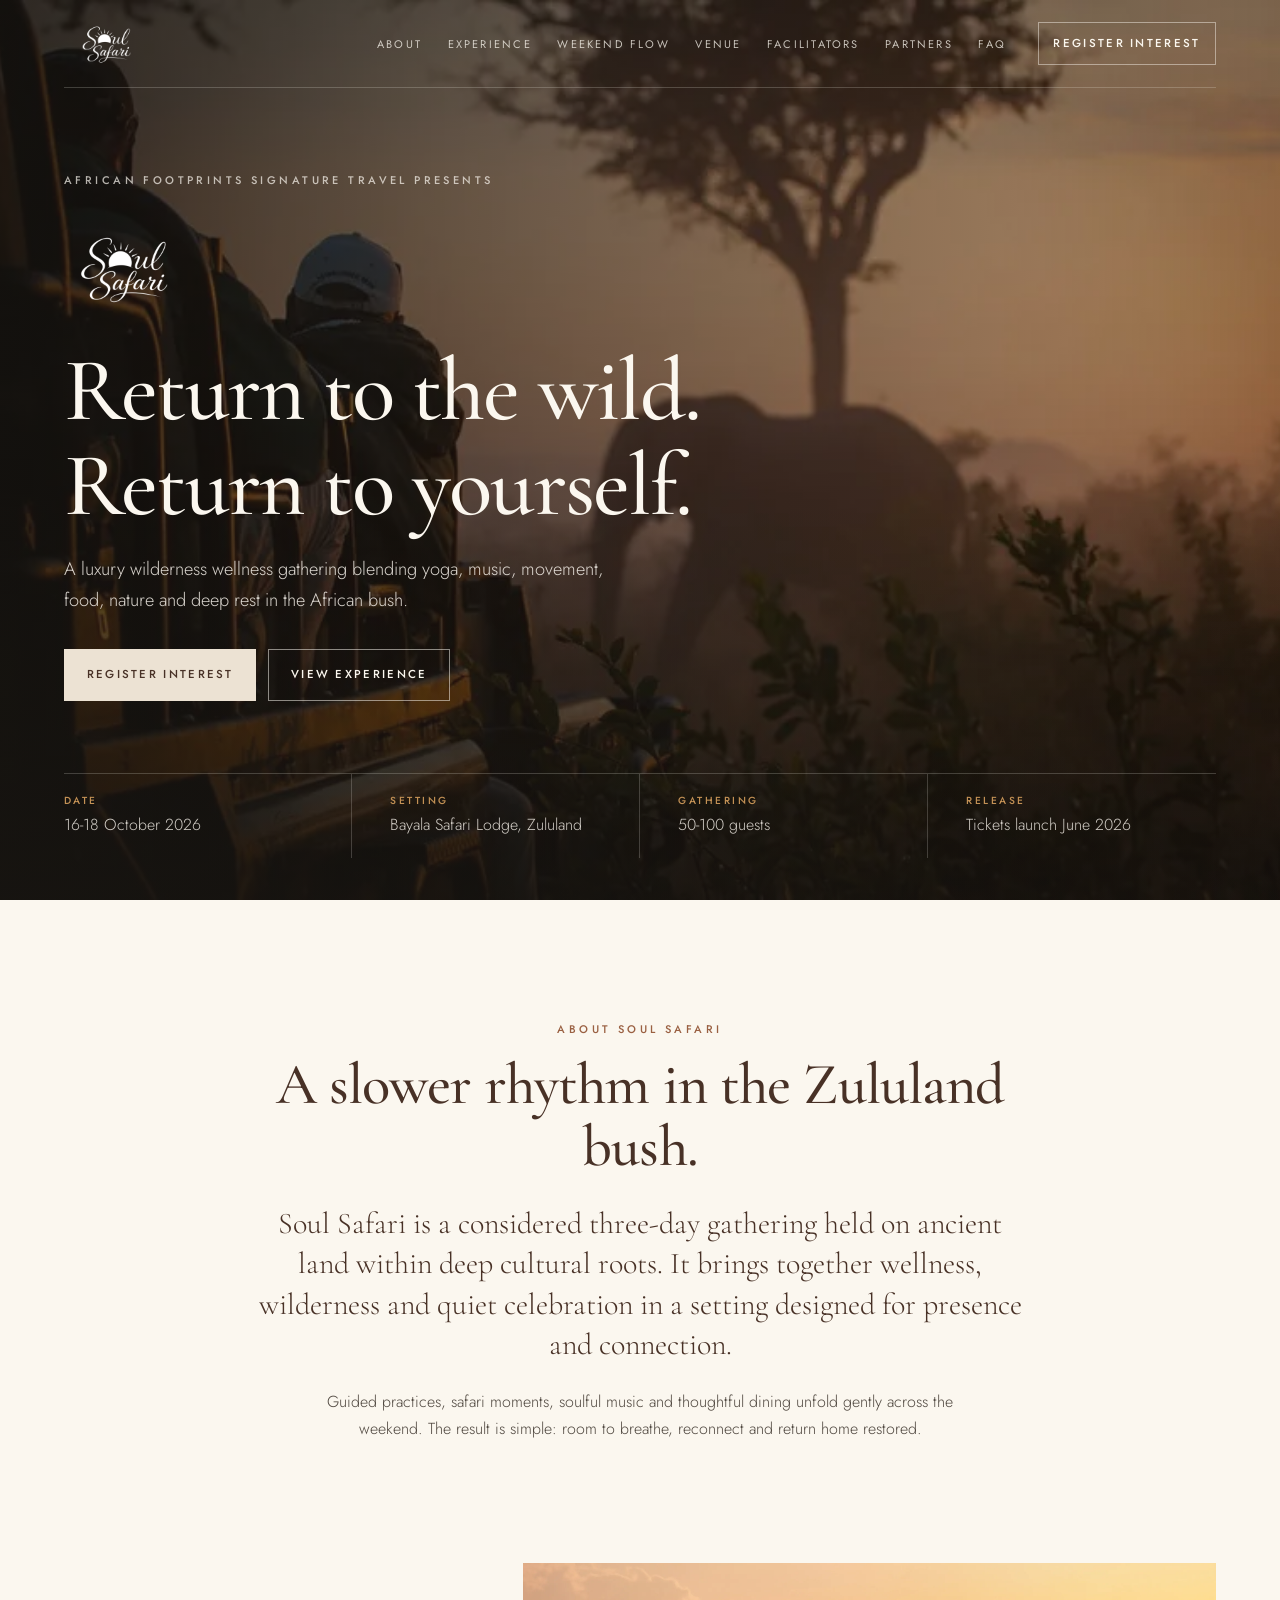
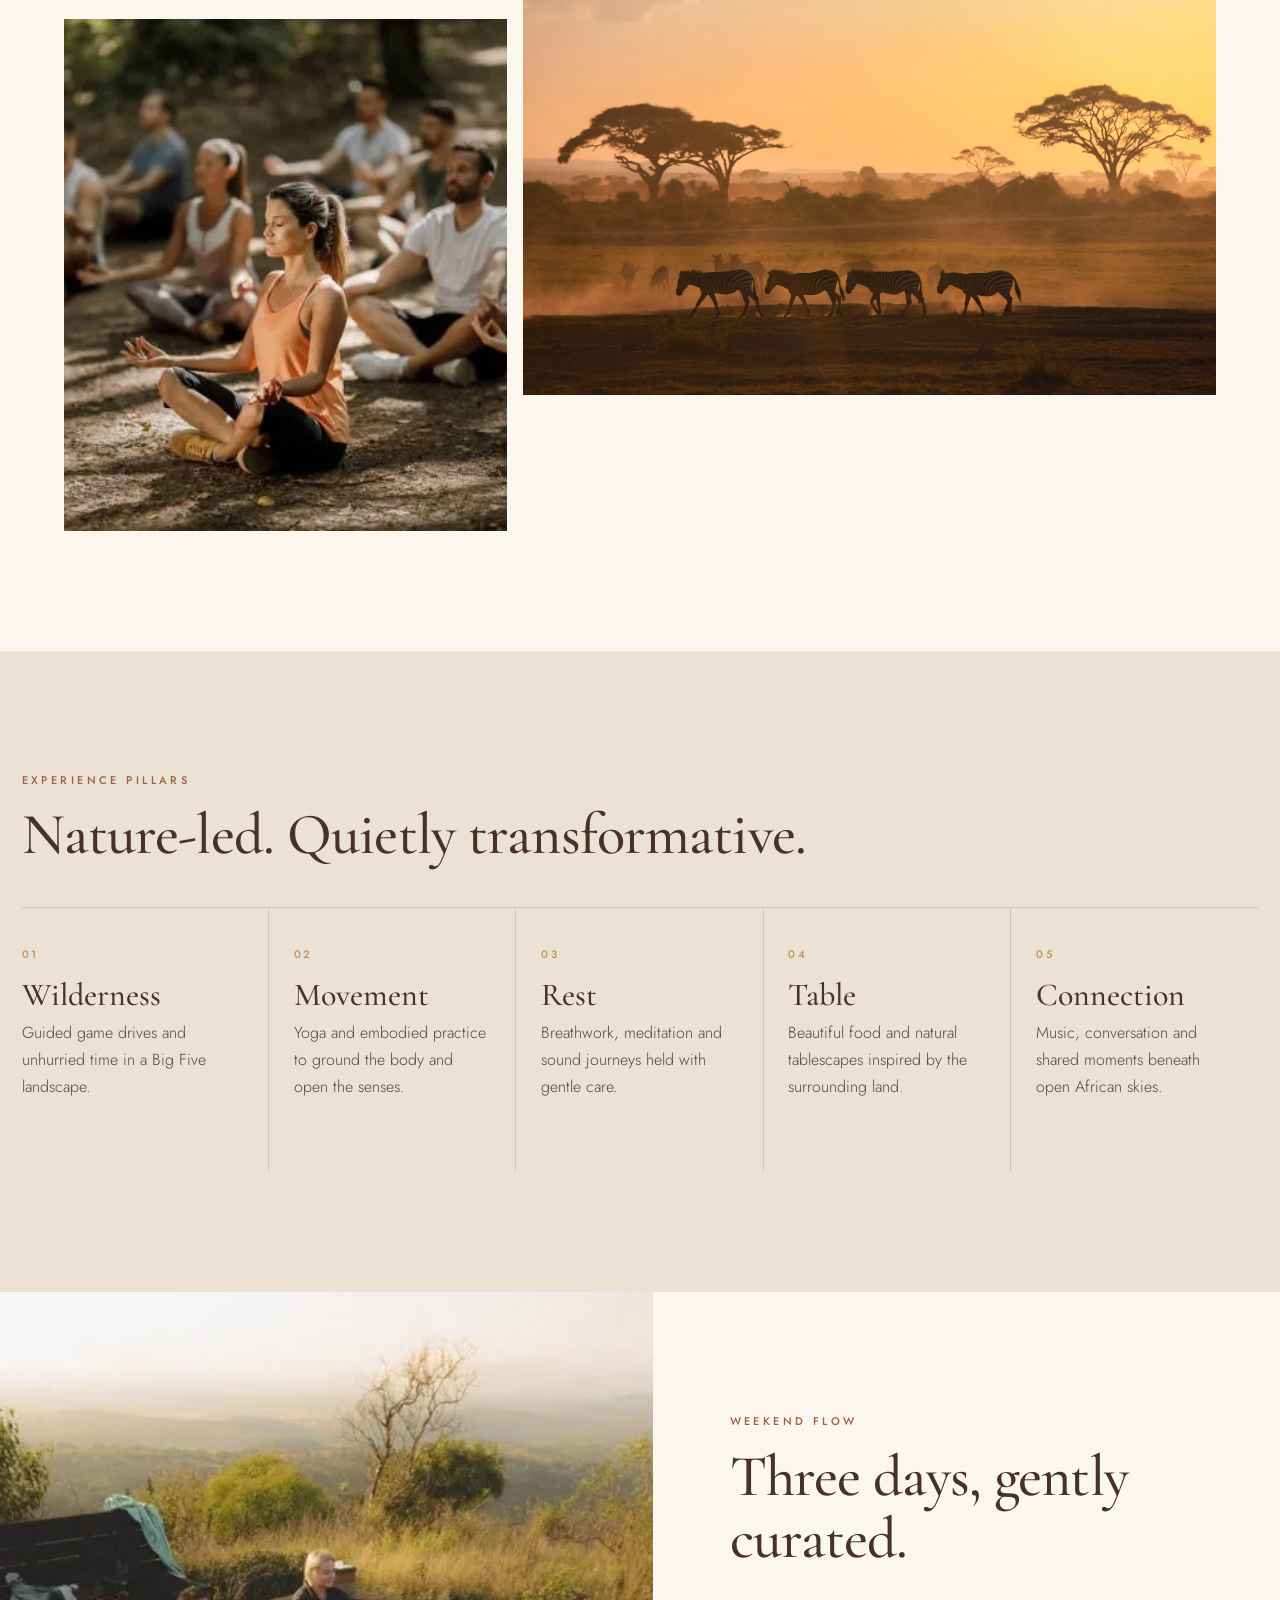
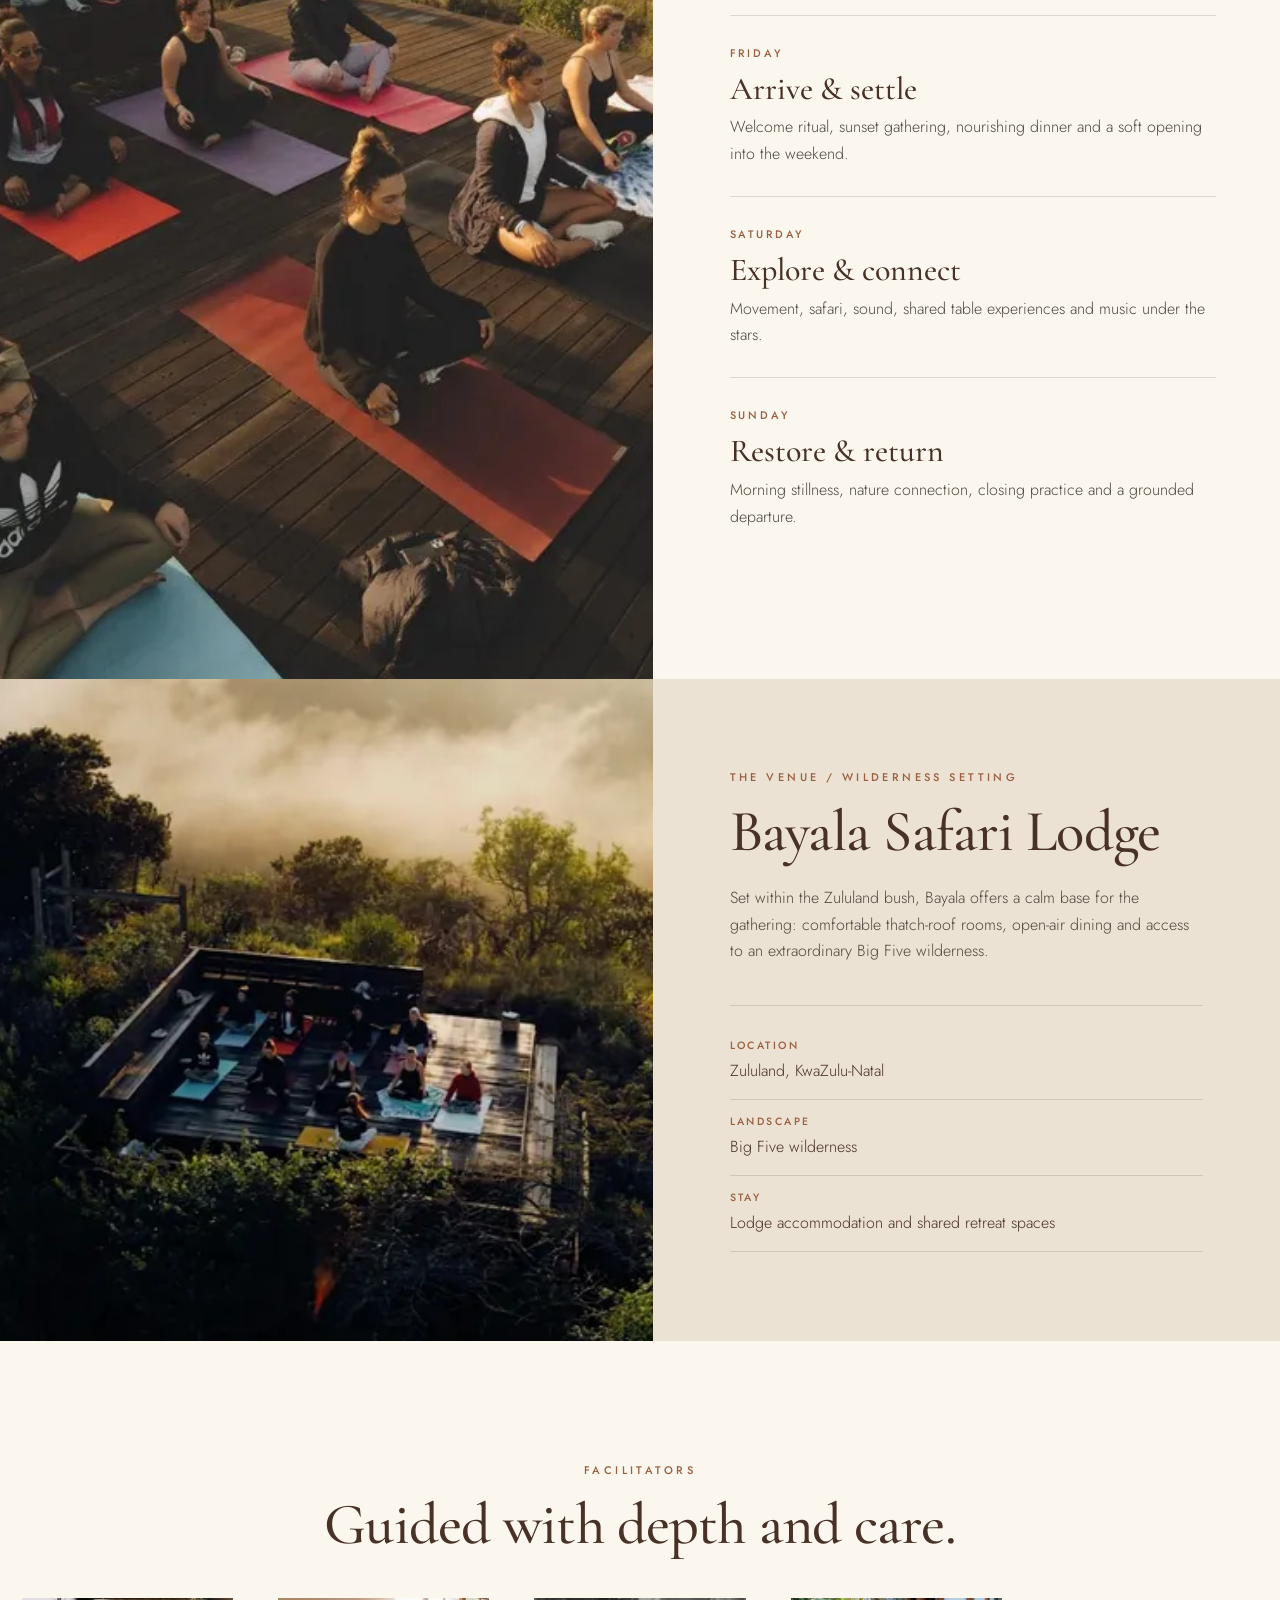
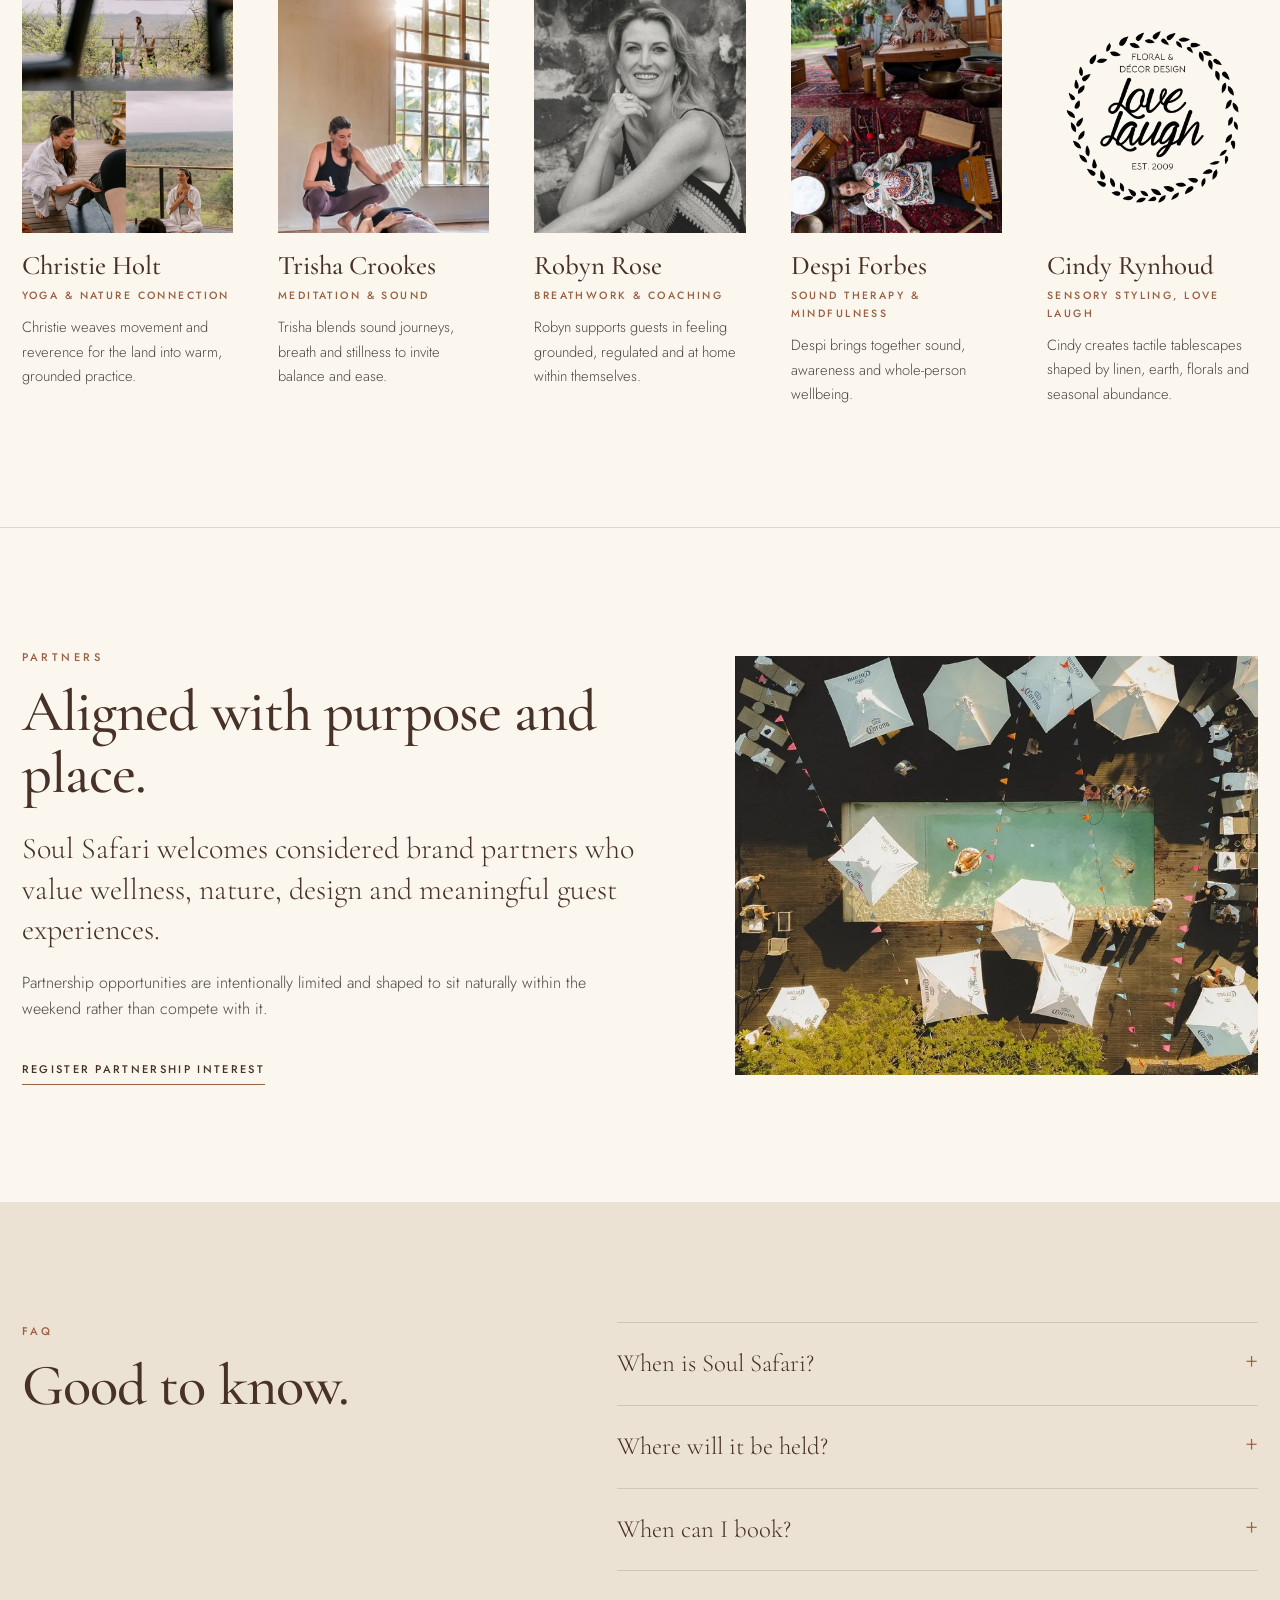
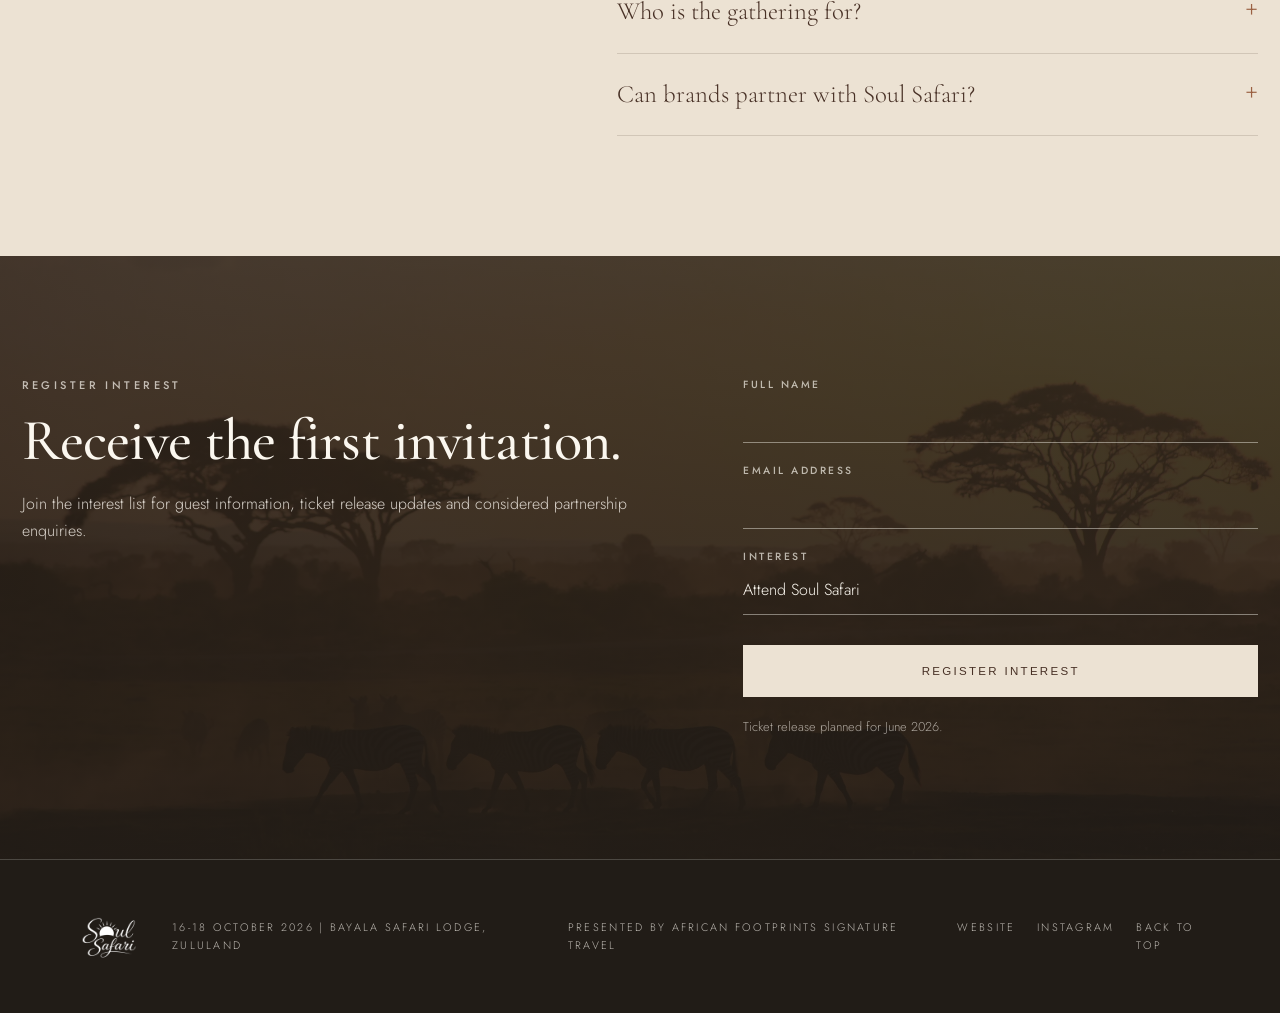
==== commit 8e23975f: "Update instructor image and fix assets" ====
--- a/index.html
+++ b/index.html
@@ -198,7 +198,7 @@
               <p>Despi brings together sound, awareness and whole-person wellbeing.</p>
             </article>
             <article>
-              <img src="soul-safari/sensory-table.webp" alt="A nature-led dining tablescape" />
+              <img src="soul-safari/cindy-rynhoud.png" alt="Cindy Rynhoud" />
               <h3>Cindy Rynhoud</h3>
               <p class="descriptor">Sensory styling, Love Laugh</p>
               <p>Cindy creates tactile tablescapes shaped by linen, earth, florals and seasonal abundance.</p>
